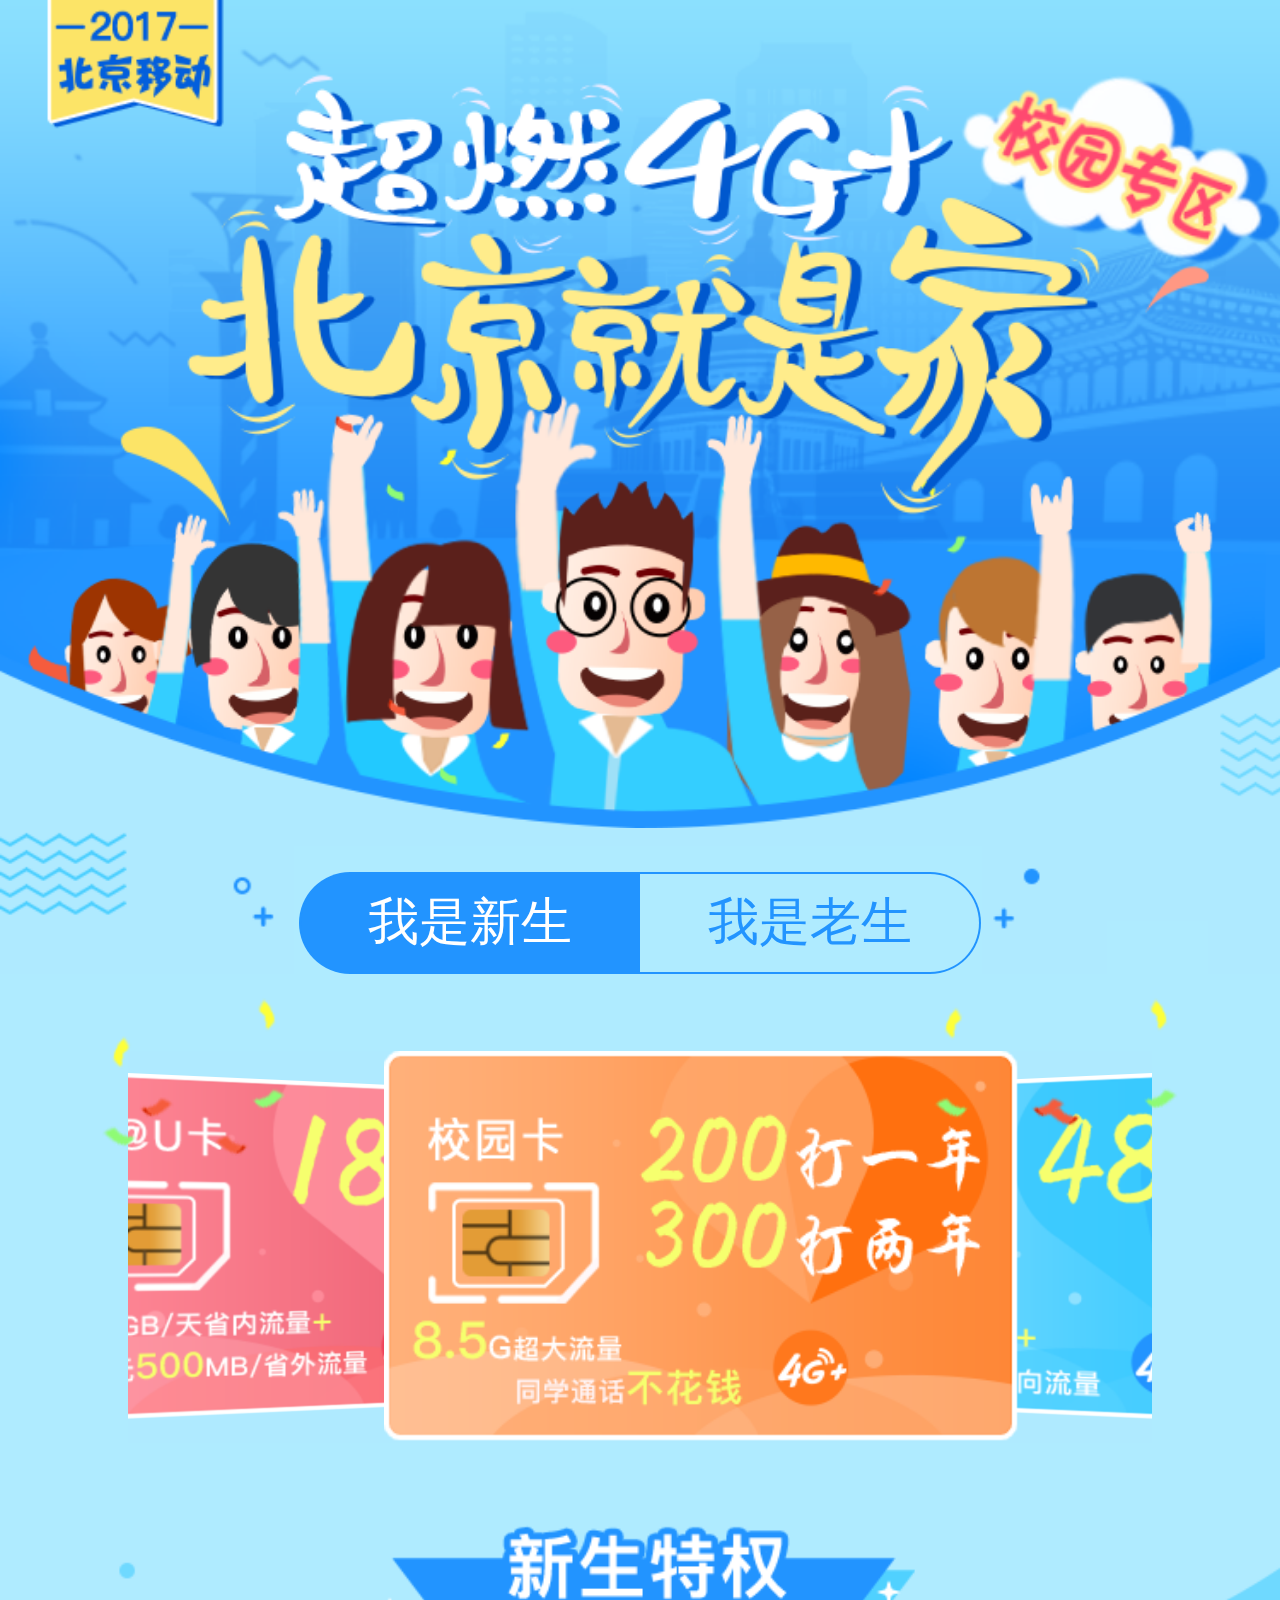
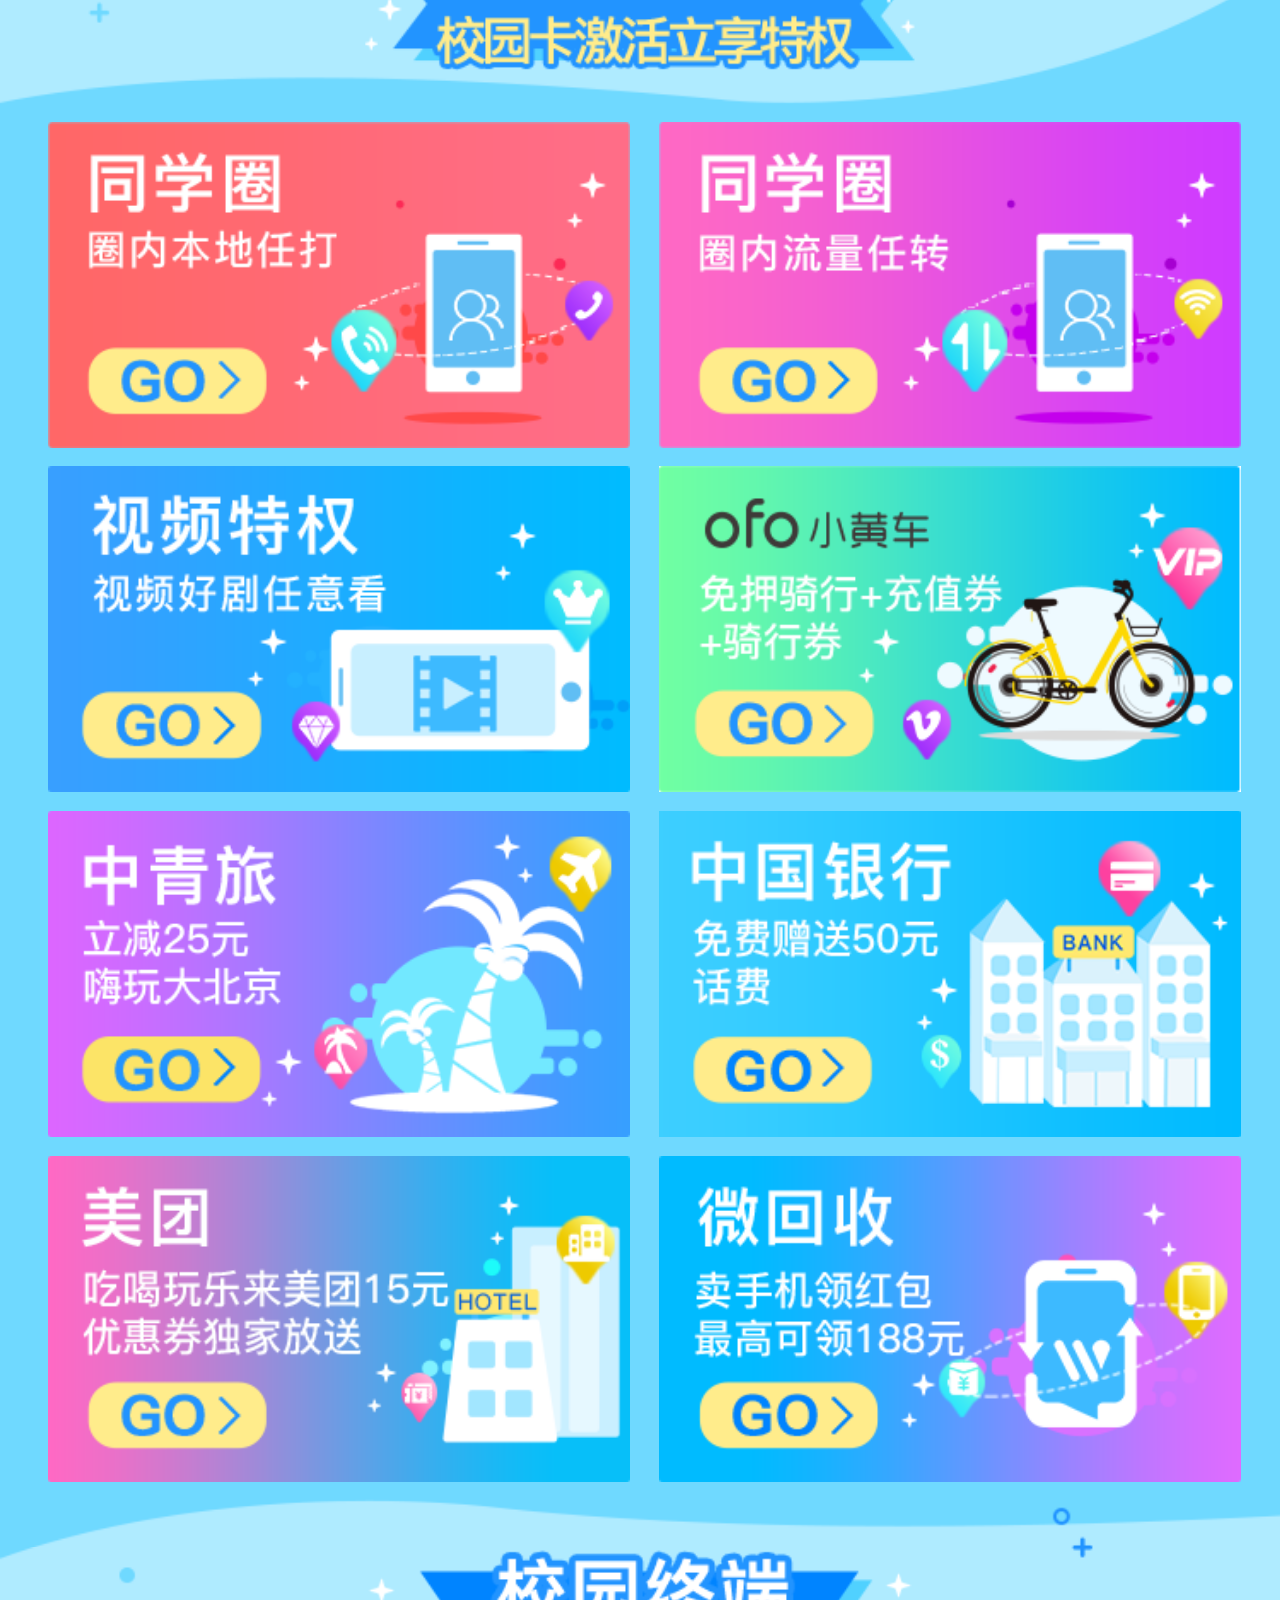
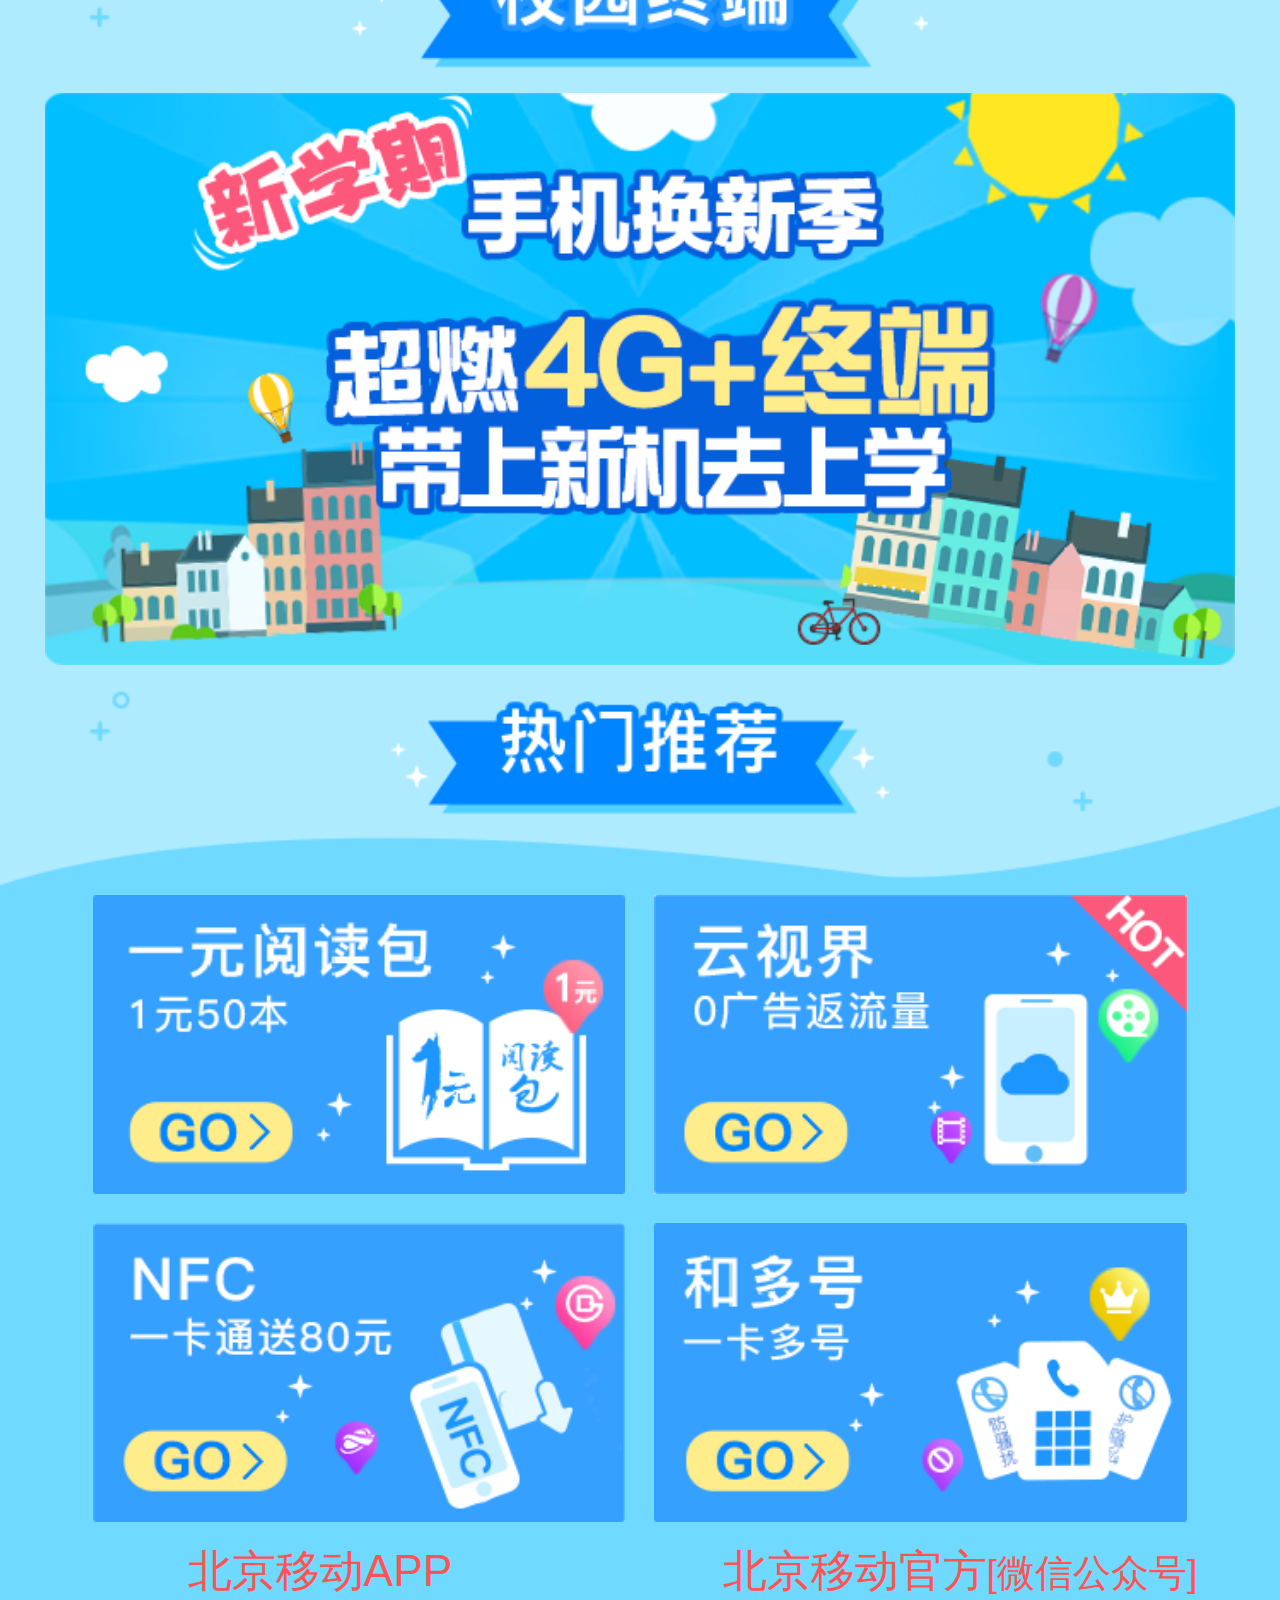
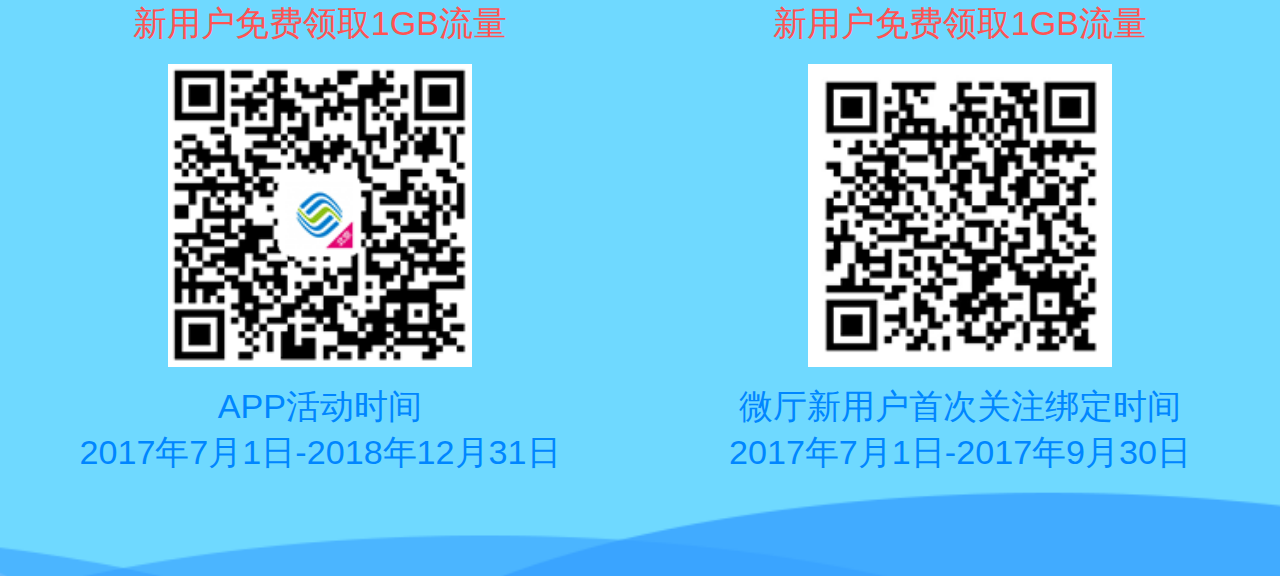
==== index.html @ 7313c2b3 "3" ====
<!DOCTYPE html>
<html lang="en">
<head>
    <meta charset="UTF-8">
    <meta name="viewport"
          content="width=device-width, user-scalable=no, initial-scale=1.0, maximum-scale=1.0, minimum-scale=1.0">
    <title>2017校园专区</title>
    <link rel="stylesheet" href="css/reset.min.css">
    <link rel="stylesheet" href="css/swiper.min.css">
    <link rel="stylesheet" href="css/style.css">
</head>
<body>
<header></header>
<section>
    <div class="tabTitle">
        <ul id="tab" class="clear">
            <li class="active">我是新生</li>
            <li>我是老生</li>
        </ul>
    </div>
    <!--新生特权-->
    <div class="xs">
        <div>
            <div class="swiper-container" >
                <div class="swiper-wrapper">
                    <div class="swiper-slide">
                        <img data-src="images//ka-1.png" class="swiper-lazy"/>
                        <div class="swiper-lazy-preloader"></div>
                    </div>
                    <div class="swiper-slide">
                        <img data-src="images//ka-3.png" class="swiper-lazy"/>
                        <div class="swiper-lazy-preloader"></div>
                    </div>
                    <div class="swiper-slide">
                        <img data-src="images//ka-2.png" class="swiper-lazy"/>
                        <div class="swiper-lazy-preloader"></div>
                    </div>
                </div>
            </div>
        </div>
        <div class="swpBg"></div>
        <div class="xstq fir">
            <div class="xstqTitle"></div>
            <div class="xstqBox">
                <ul class="clear gogogo">
                   <li></li>
                   <li></li>
                   <li></li>
                   <li></li>
                   <li></li>
                   <li></li>
                   <li></li>
                   <li></li>
                </ul>
            </div>
        </div>
        <!--手机终端-->
        <div class="sjzd">
            <div class="zdTitle"></div>
            <div class="zdBox">
                <span class="zdBtn"></span>
            </div>
        </div>
    </div>
    <!--老生特权-->
    <div class="ls">
        <div class="lsT-box">
            <span id="lsJump"></span>
        </div>
        <div class="lsB-box">
            <div class="lsB-boxTitle"></div>
            <div class="lsB-boxPic">
                <ul class="clear gogogo">
                    <li></li>
                    <li></li>
                    <li></li>
                    <li></li>
                </ul>
            </div>
        </div>
    </div>
    <div class="erweima">
        <!--热门推荐-->
        <div class="xstq">
            <div class="xstqTitle tj"></div>
            <div>
                <div class="xstqBox foo">
                    <ul class="clear">
                        <li class="tj1"></li>
                        <li class="tj2"></li>
                        <li class="tj3"></li>
                        <li class="tj4"></li>
                    </ul>
                </div>
                <ul class="clear">
                    <li>
                        <p>北京移动APP</p>
                        <p>新用户免费领取1GB流量</p>
                        <div>
                            <img src="images/erweima-1.png" alt="APP二维码">
                        </div>
                        <p>APP活动时间</p>
                        <p>2017年7月1日-2018年12月31日</p>
                    </li>
                    <li>
                        <p>北京移动官方<span>[微信公众号]</span></p>
                        <p>新用户免费领取1GB流量</p>
                        <div>
                            <img src="images/erweima-2.png" alt="微厅二维码">
                        </div>
                        <p>微厅新用户首次关注绑定时间</p>
                        <p>2017年7月1日-2017年9月30日</p>
                    </li>
                </ul>
            </div>
        </div>
    </div>
</section>
</body>
</body>
</html>
<script src="js/jquery-1.10.1.min.js"></script>
<script src="js/swiper-3.4.2.jquery.min.js"></script>
<script src="js/index.js"></script>
<script>
    var mySwiper = new Swiper ('.swiper-container', {
        direction: 'horizontal',
        loop: true,
        slidesPerView : 'auto',
        loopedSlides:3,
        pagination: '.swiper-pagination',
        slideToClickedSlide: true,
        watchSlidesProgress: true,
        watchSlidesVisibility: true,
        paginationClickable: true,
        effect: 'coverflow',
        slidesPerView: 2,
        centeredSlides: true,
        touchReleaseOnEdges: true,
        coverflow: {
            rotate: 10,
            stretch: 35,
            //depth: 200,
            modifier: 2,
            slideShadows: false
        },
        autoplayDisableOnInteraction: false,
        lazyLoading: true,
        paginationType: 'custom',
        lazyLoadingInPrevNext: true
    });
</script>
---- css/style.css ----
html,body{
    background-color: #afebff;
}
input{
    border: none;
}
header{
    width: 37.5rem;
    height: 24.25rem;
    background: url("../images/headerBg.png") center no-repeat;
    background-size: cover;
}
section .tabTitle{
    padding-top: 1.3rem;
    background: url("../images/11_02.png") center no-repeat;
    background-size: cover;
}
section .tabTitle ul{
    margin: 0 auto;
    box-sizing: border-box;
    width: 20rem;
    border-radius: 2rem;
}
section .tabTitle ul li{
    box-sizing: border-box;
    float: left;
    width: 10rem;
    height: 3rem;
    font-size: 1.5rem;
    text-align: center;
    line-height: 2.8rem;
    color: #2294ff;
    border: 2px solid #2294ff;
}
section .tabTitle ul li:first-child{
    border-right: 0;
    border-radius: 3rem 0 0 3rem;
}
section .tabTitle ul li:last-child{
    border-left: 0;
    border-radius: 0 3rem 3rem 0;
}
section .tabTitle ul li.active{
    color: #ffffff;
    background-color: #2294ff;
}
section .xs{
    position: relative;
}
section .xs>div:nth-child(1){
    margin: 0 auto;
    width: 30rem;
    background-color: #afeaff;
}
section .swiper-container{
    margin: 2.25rem auto 2.3rem;
}
section .xs .swpBg{
    position: absolute;
    left: 0;
    right: 0;
    top: -1.6rem;
    margin: auto;
    width: 31.55rem;
    height: 4.7rem;
    background: url("../images/swpBg.png") center no-repeat;
    background-size: cover;
    z-index: 999;
}
section .swiper-container .swiper-wrapper .swiper-slide img{
    width: 18.55rem;
    height: 11.4rem;
}
section .xstq.fir{
    box-sizing: border-box;
    width: 37.5rem;
    height: 47.6rem;
    background: url("../images/xsBg.png") center no-repeat;
    background-size: cover;
}
section .xstq .xstqTitle{
    margin: 0 auto;
    width: 16.1rem;
    height: 4.45rem;
    background: url("../images/xinshengtq.png") center no-repeat;
    background-size: cover;
}
section .xstq .xstqTitle.tj{
    margin-bottom: 1rem;
    width: 14.6rem;
    height: 3.4rem;
    background: url("../images/remenTitle.png") center no-repeat;
    background-size: cover;
}
section .xstq .xstqBox{
    box-sizing: border-box;
    margin: 0 auto;
    width: 34.7rem;

}
section .xstq .xstqBox ul{
    margin: 0 auto;
    padding-top: 1.4rem;
    padding-bottom: 2rem;
    width: 34.95rem;
}
section .xstq .xstqBox ul li{
    position: relative;
    float: left;
    width: 17.05rem;
    height: 9.55rem;
}
section .xstq .xstqBox ul li:nth-child(odd){
    margin-right: 0.85rem;
    margin-bottom: 0.55rem;
}
section .xstq .xstqBox ul li:nth-child(1){
    background: url("../images/xska-1_03.png") center no-repeat;
    background-size: cover;
}
section .xstq .xstqBox ul li:nth-child(2){
    background: url("../images/xs-tongxue_05.png") center no-repeat;
    background-size: cover;
}
section .xstq .xstqBox ul li:nth-child(3){
    background: url("../images/xska-2_03.png") center no-repeat;
    background-size: cover;
}
section .xstq .xstqBox ul li:nth-child(4){
    background: url("../images/xska-3_08.png") center no-repeat;
    background-size: cover;
}
section .xstq .xstqBox ul li:nth-child(5){
    background: url("../images/xs-lvyou_03.png") center no-repeat;
    background-size: cover;
}
section .xstq .xstqBox ul li:nth-child(6){
    background: url("../images/xs-yinhang.png") center no-repeat;
    background-size: cover;
}
section .xstq .xstqBox ul li:nth-child(7){
    background: url("../images/xs-meituan_03.png") center no-repeat;
    background-size: cover;
}
section .xstq .xstqBox ul li:nth-child(8){
    background: url("../images/xs-huishou.png") center no-repeat;
    background-size: cover;
}
section .xstq .xstqBox ul li.tj1{
    margin-right: 0.85rem;
    margin-bottom: 0.85rem;
    background: url("../images/f-ico-1.png") center no-repeat;
    background-size: cover;
}
section .xstq .xstqBox ul li.tj2{
    margin-bottom: 0.85rem;
    background: url("../images/f-ico-2.png") center no-repeat;
    background-size: cover;
}
section .xstq .xstqBox ul li.tj3{
    margin-right: 0.85rem;
    background: url("../images/f-ico-3.png") center no-repeat;
    background-size: cover;
}
section .xstq .xstqBox ul li.tj4{
    background: url("../images/f-ico-4.png") center no-repeat;
    background-size: cover;
}
section .xstq .xstqBox ul li span{
    position: absolute;
    left: 1rem;
    bottom: 0.85rem;
    display: block;
    width: 4.45rem;
    height: 1.65rem;
    background: url("../images/GO.png") center no-repeat;
    background-size: cover;
}
section .sjzd{
    width: 37.5rem;
    height: 21rem;
    background: url("../images/zhongduanBg_05.png") center no-repeat;
    background-size: cover;
}
section .sjzd .zdTitle{
    margin: 0 auto;
    width: 16.85rem;
    height: 3.55rem;
    background: url("../images/shoujizd.png") center no-repeat;
    background-size: cover;
}
section .sjzd .zdBox{
    box-sizing: border-box;
    margin: 0 auto;
    padding-top: .75rem;
    width: 34.85rem;
}
section .sjzd .zdBox span{
    display: block;
    margin: 0 auto;
    width: 34.85rem;
    height: 16.75rem;
    background: url("../images/sjzdPic.png") center no-repeat;
    background-size: cover;
}
section .more .moreTitle{
    margin: 2.5rem auto 0;
    width: 14.6rem;
    height: 3.45rem;
    background: url("../images/more.png") center no-repeat;
    background-size: cover;
}
section .more .more-ico ul{
    box-sizing: border-box;
    margin: 2.1rem auto;
    width: 35.1rem;
    height: 16.35rem;
    border-radius: 1rem;
    border: 1.2rem solid #4a97ff;
    box-shadow: 10px 10px 10px #003dac;
}
section .more .more-ico ul li{
    float: left;
    padding-bottom: 4rem;
    width: 25%;
    font-size: 1.5rem;
    color: #ffffff;
    text-align: center;
}
section .more .more-ico ul li span:nth-child(1){
    margin: 2.5rem auto 1rem;
    display: block;
    width: 4.85rem;
    height: 5.65rem;
}
section .more .more-ico ul li:nth-child(1) span:nth-child(1){
    background: url("../images/f-ico-1.png") center no-repeat;
    background-size: cover;
}
section .more .more-ico ul li:nth-child(2) span:nth-child(1){
    position: relative;
    background: url("../images/f-ico-2.png") center no-repeat;
    background-size: cover;
}
section .more .more-ico ul li i{
    display: block;
}
section .more .more-ico ul li:nth-child(2) div{
    position: absolute;
    top: -1.2rem;
    left: 3.2rem;
    width: 2.6rem;
    height: 1.45rem;
    background: url("../images/hot.png") center no-repeat;
    background-size: cover;
}
section .more .more-ico ul li:nth-child(3) span:nth-child(1){
    background: url("../images/f-ico-3.png") center no-repeat;
    background-size: cover;
}
section .more .more-ico ul li:nth-child(3) span:nth-child(2){
    line-height: 1.75rem;
}
section .more .more-ico ul li:nth-child(4) span:nth-child(1){
    background: url("../images/f-ico-4.png") center no-repeat;
    background-size: cover;
}
section .more .more-ico ul li span{
    display: block;
}
section .more .more-ico ul li i{
    font-style: normal;
    font-size: 1rem;
}
section .ls{
    display: none;
}
section .ls .lsB-box{
    width: 37.5rem;
    height: 27.2rem;
    background: url("../images/laoshengBox_02.png") center no-repeat;
    background-size: cover;
}
section .ls .lsT-box{
    box-sizing: border-box;
    margin: 0 auto;
    padding-top: 1.2rem;
    width: 34.7rem;
}
section .ls .lsT-box span{
    display: block;
    margin: 0 auto;
    width: 33.1rem;
    height: 16.75rem;
    background: url("../images/ls-T-pic.png") center no-repeat;
    background-size: cover;
}
section .ls .lsB-box .lsB-boxTitle{
    margin: 1.65rem auto 0.75rem;
    width: 14.6rem;
    height: 3.65rem;
    background: url("../images/laoshengtq.png") center no-repeat;
    background-size: cover;
}
section .ls .lsB-box .lsB-boxPic{
    box-sizing: border-box;
    padding-top: 1rem;
    margin: 0 auto;
    width: 34.95rem;
}
section .ls .lsB-box .lsB-boxPic ul li{
    position: relative;
    float: left;
    width: 17.05rem;
    height: 9.55rem;
}
section .ls .lsB-box .lsB-boxPic ul li:nth-child(1){
    margin-right: 0.85rem;
    margin-bottom: 0.65rem;
    background: url("../images/lska-1.png") center no-repeat;
    background-size: cover;
}
section .ls .lsB-box .lsB-boxPic ul li:nth-child(2){
    background: url("../images/xska-2_03.png") center no-repeat;
    background-size: cover;
}
section .ls .lsB-box .lsB-boxPic ul li:nth-child(3){
    margin-right: 0.85rem;
    background: url("../images/xs-meituan_03.png") center no-repeat;
    background-size: cover;
}
section .ls .lsB-box .lsB-boxPic ul li:nth-child(4){
    background: url("../images/xs-huishou.png") center no-repeat;
    background-size: cover;
}
section .ls .lsB-box .lsB-boxPic ul li span{
    position: absolute;
    display: block;
    left: 1rem;
    bottom: 0.85rem;
    display: block;
    width: 4.45rem;
    height: 1.65rem;
    background: url("../images/GO.png") center no-repeat;
    background-size: cover;
}
section .xstq .xstqBox.foo ul{
    padding-bottom: 0;
    width: 32.05rem;
}
section .xstq .xstqBox.foo ul li{
    width: 15.6rem;
    height: 8.75rem;
}
section .erweima{
    box-sizing: border-box;
    width: 37.5rem;
    height: 44.3rem;
    background: url("../images/footerBg.png") center no-repeat;
    background-size: cover;
    padding-top: 1rem;
}
section .erweima ul li{
    float: left;
    width: 18.75rem;
    text-align: center;
}
section .erweima ul li div{
    margin: .5rem auto .5rem;
    width: 8.9rem;
    height: 8.9rem;
}
section .erweima ul li div img{
    width: 8.9rem;
    height: 8.9rem;
}
section .erweima ul li p{
    font-size: 1rem;
    color: #0086ff;
}
section .erweima ul li p:nth-child(1){
    font-size: 1.3rem;
    color: #ff5353;
}
section .erweima ul li p:nth-child(1) span{
    font-size: 1.1rem;
}
section .erweima ul li p:nth-child(2){
    font-size: 1rem;
    color: #ff5353;
}
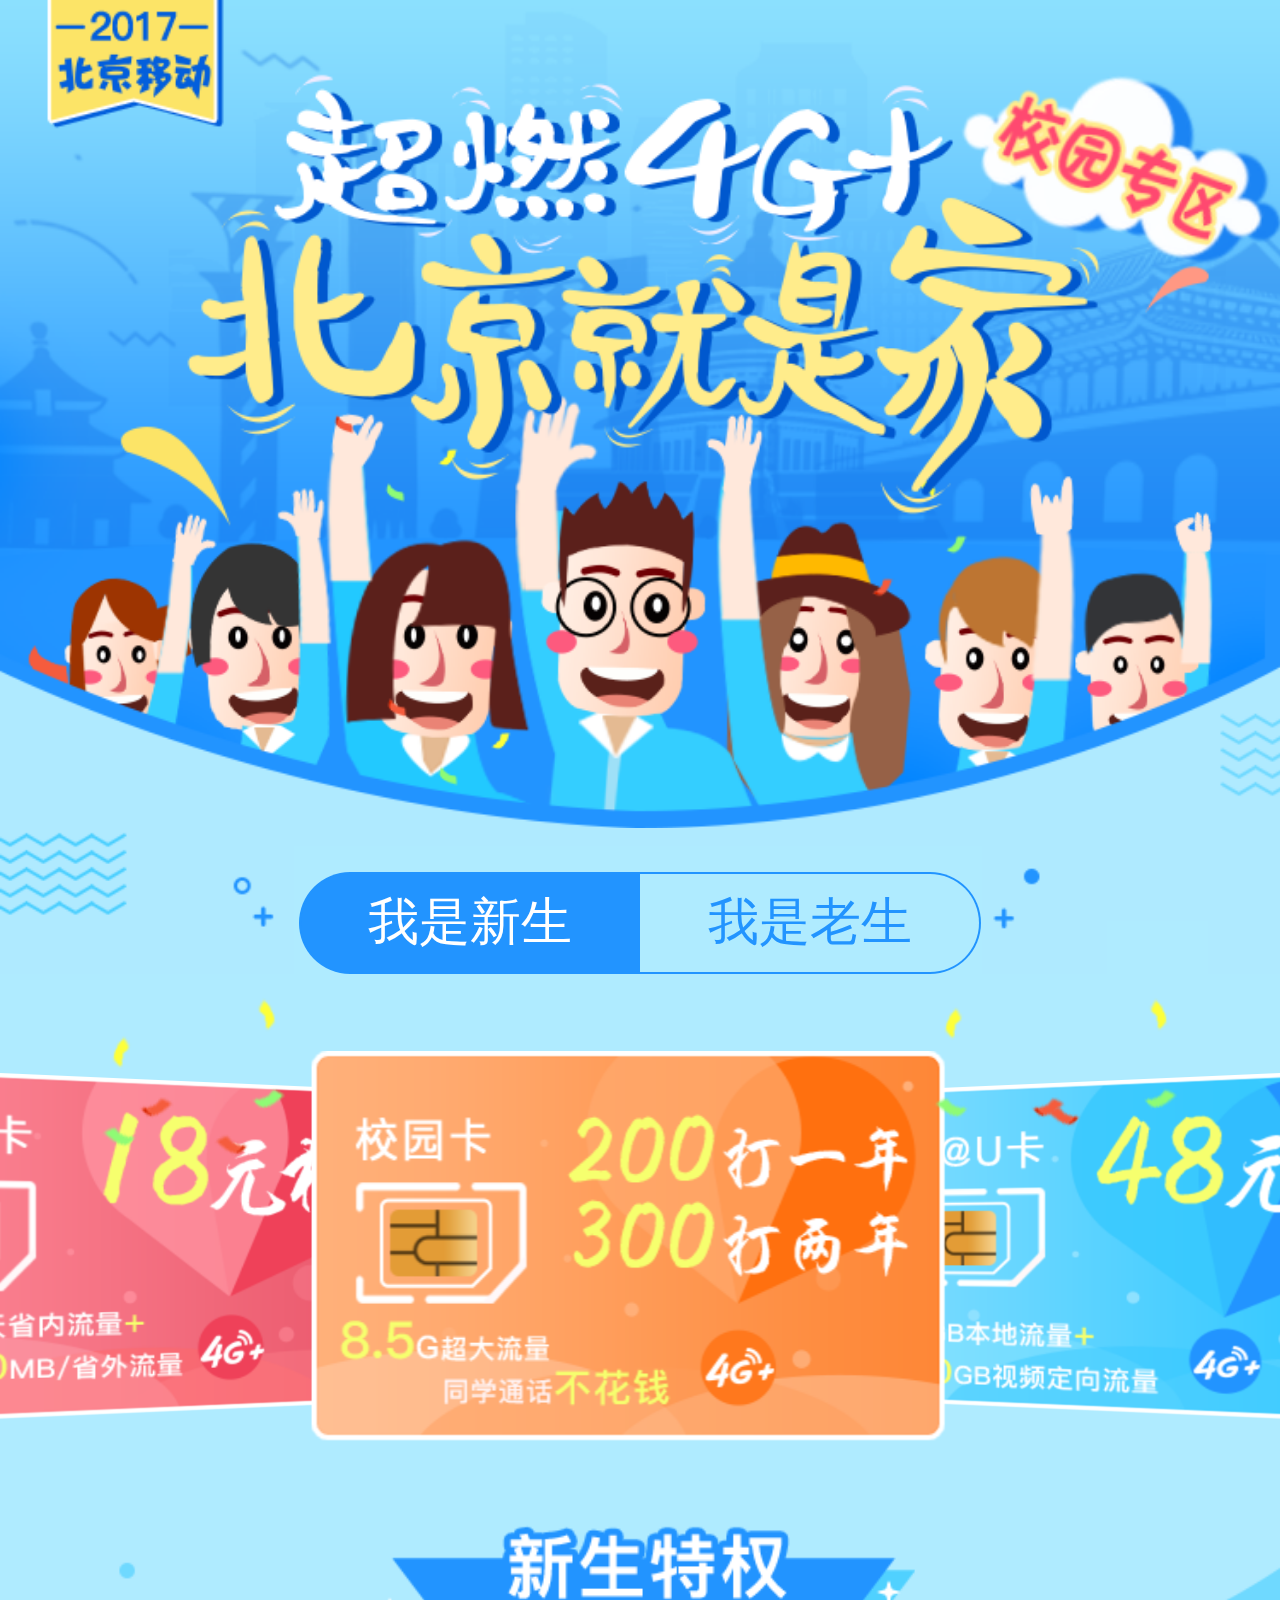
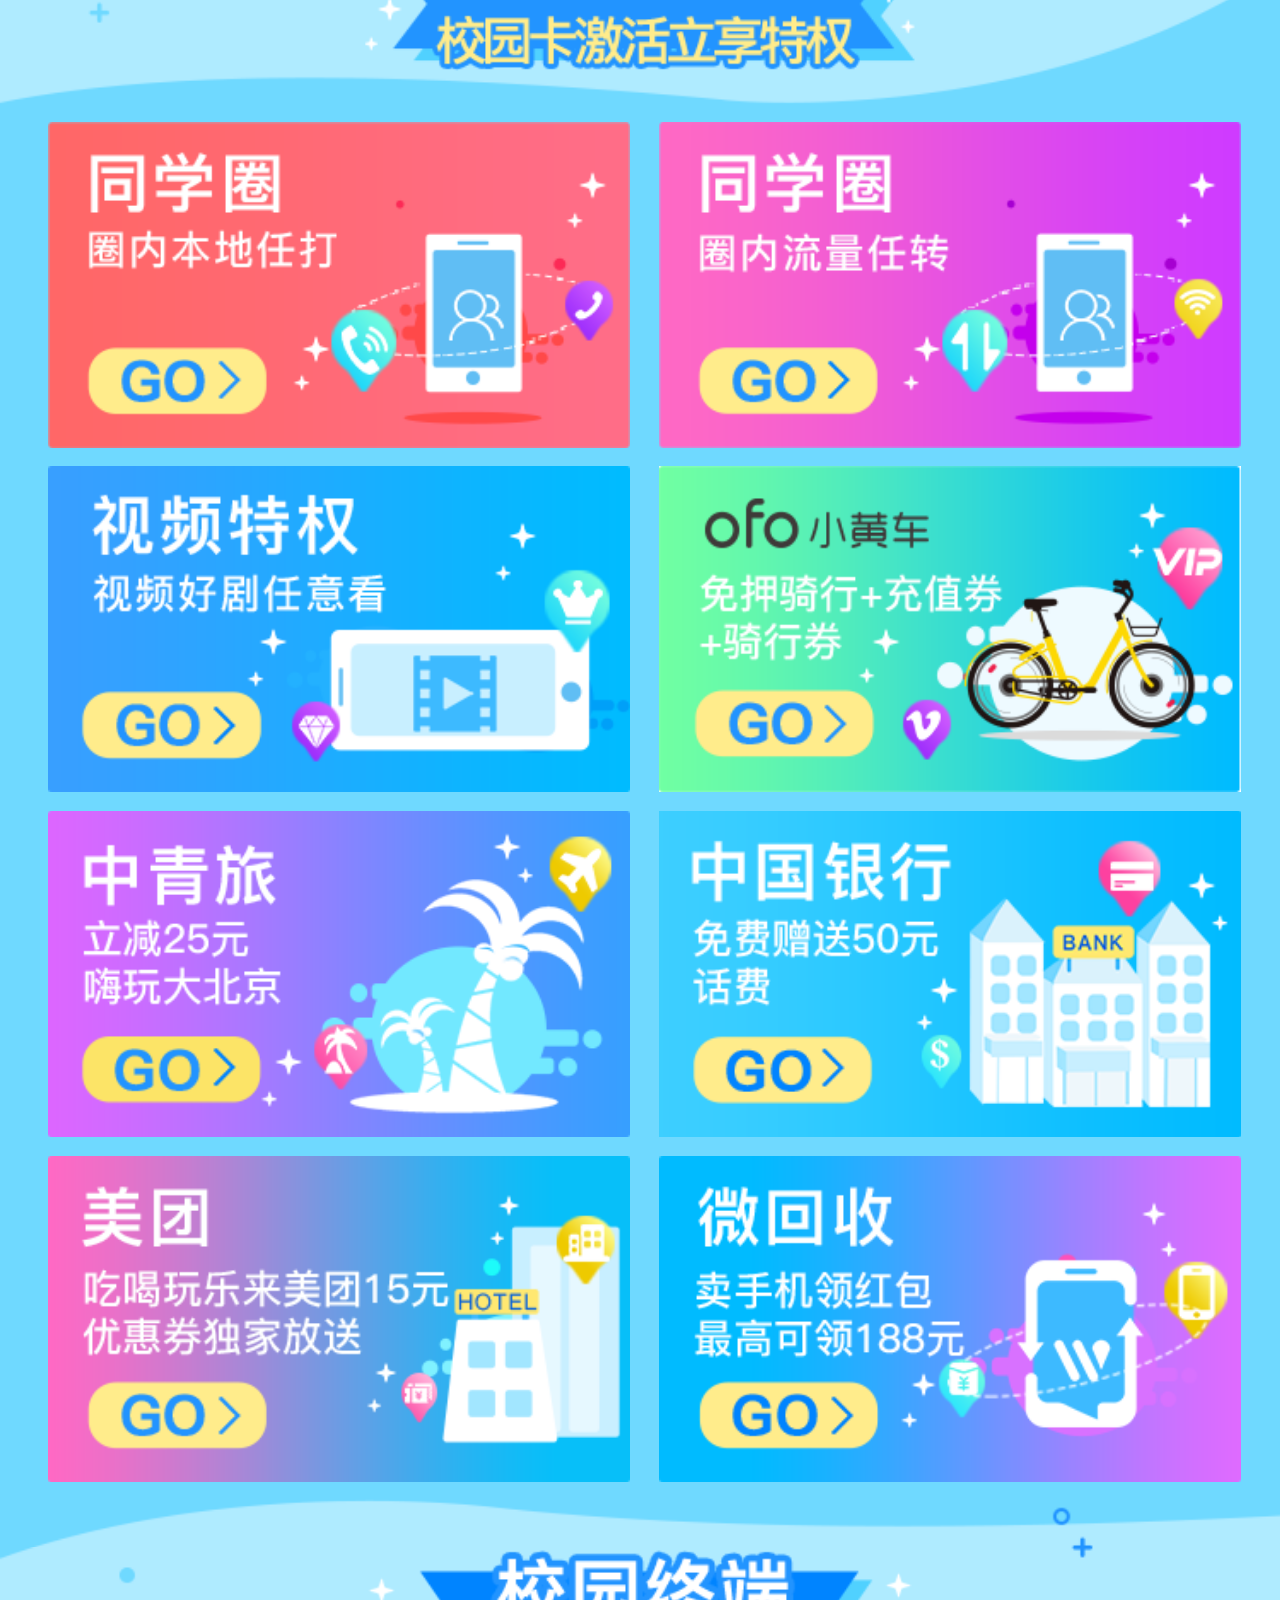
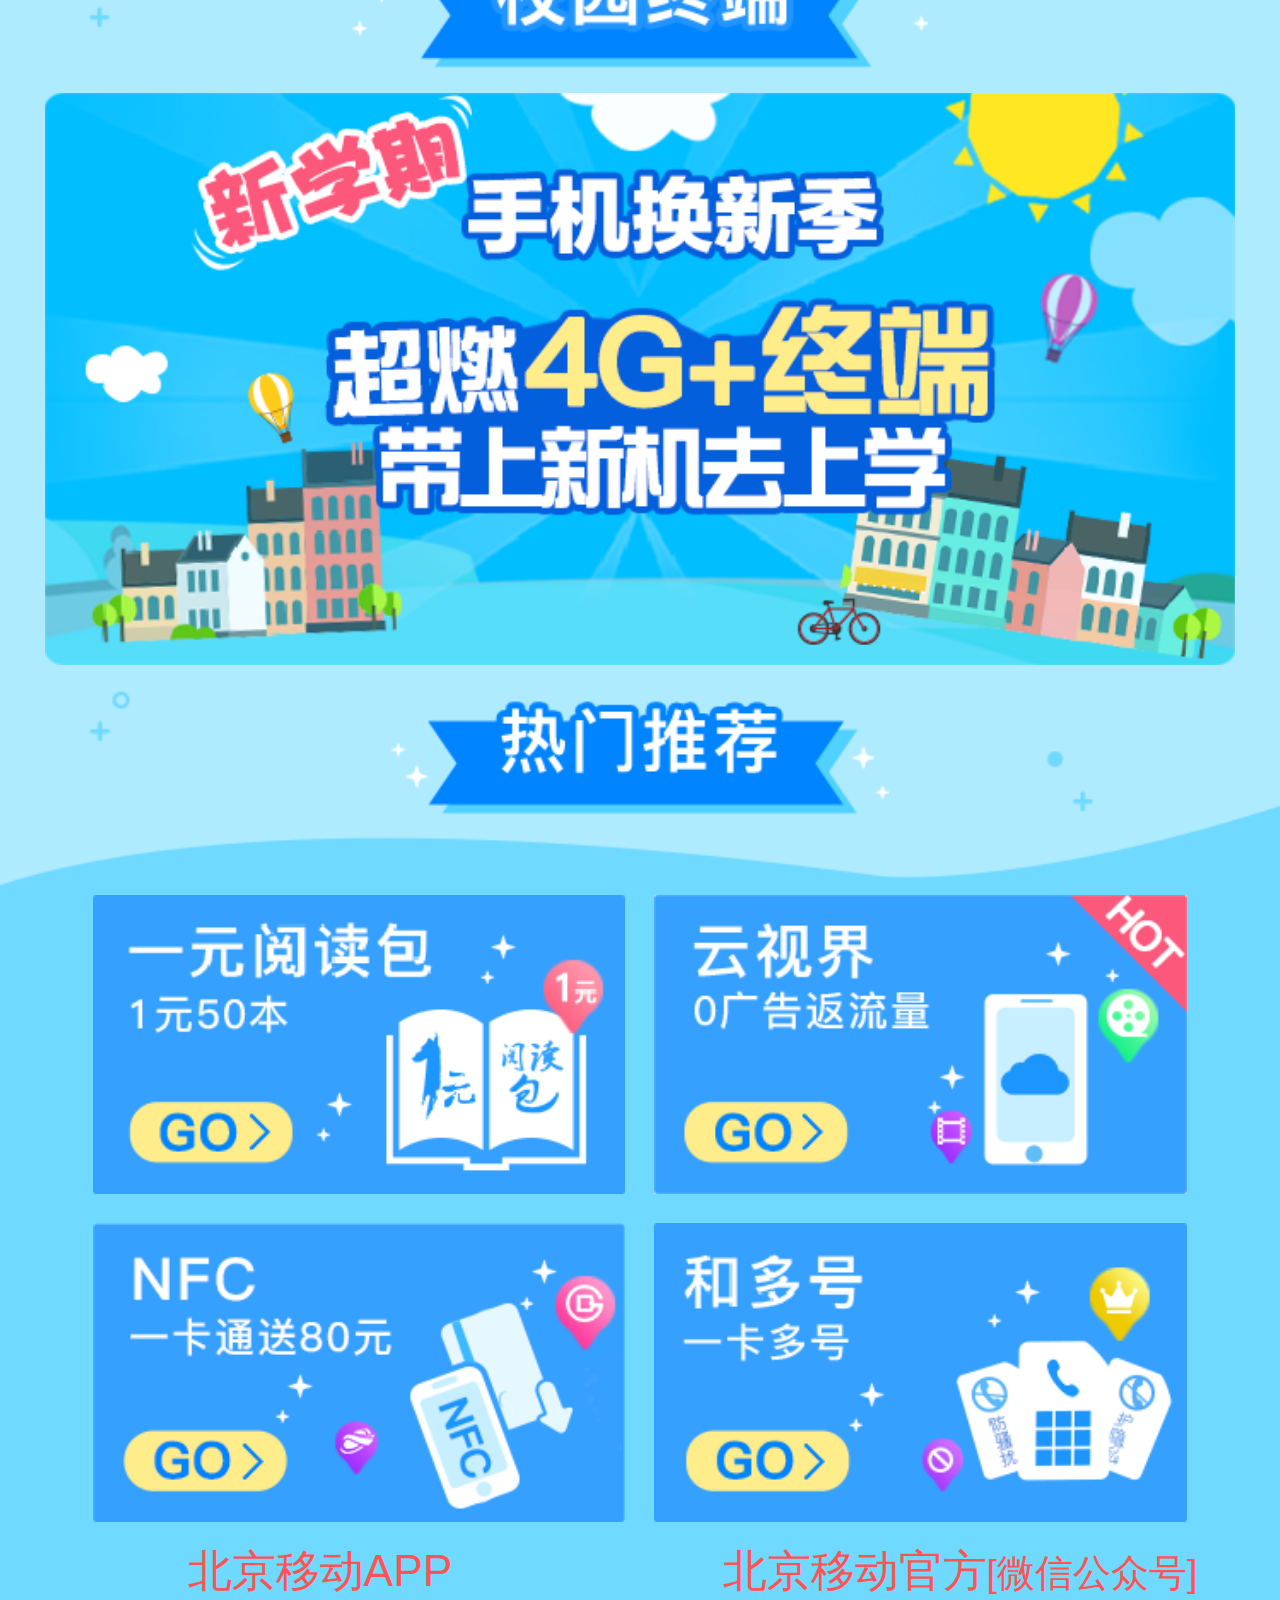
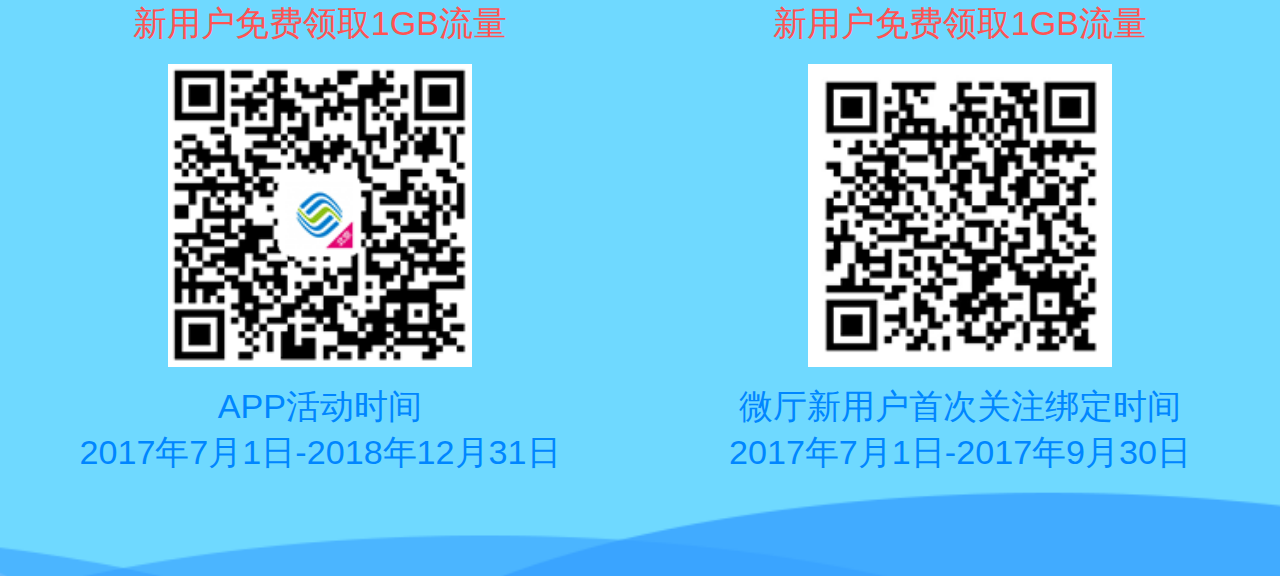
==== commit b6fa2558: "5" ====
--- a/index.html
+++ b/index.html
@@ -20,21 +20,19 @@
     </div>
     <!--新生特权-->
     <div class="xs">
-        <div>
-            <div class="swiper-container" >
-                <div class="swiper-wrapper">
-                    <div class="swiper-slide">
-                        <img data-src="images//ka-1.png" class="swiper-lazy"/>
-                        <div class="swiper-lazy-preloader"></div>
-                    </div>
-                    <div class="swiper-slide">
-                        <img data-src="images//ka-3.png" class="swiper-lazy"/>
-                        <div class="swiper-lazy-preloader"></div>
-                    </div>
-                    <div class="swiper-slide">
-                        <img data-src="images//ka-2.png" class="swiper-lazy"/>
-                        <div class="swiper-lazy-preloader"></div>
-                    </div>
+        <div class="swiper-container" >
+            <div class="swiper-wrapper">
+                <div class="swiper-slide">
+                    <img data-src="images//ka-1.png" class="swiper-lazy"/>
+                    <div class="swiper-lazy-preloader"></div>
+                </div>
+                <div class="swiper-slide">
+                    <img data-src="images//ka-3.png" class="swiper-lazy"/>
+                    <div class="swiper-lazy-preloader"></div>
+                </div>
+                <div class="swiper-slide">
+                    <img data-src="images//ka-2.png" class="swiper-lazy"/>
+                    <div class="swiper-lazy-preloader"></div>
                 </div>
             </div>
         </div>
@@ -134,7 +132,7 @@
         watchSlidesVisibility: true,
         paginationClickable: true,
         effect: 'coverflow',
-        slidesPerView: 2,
+        slidesPerView: 1.95,
         centeredSlides: true,
         touchReleaseOnEdges: true,
         coverflow: {
--- a/css/style.css
+++ b/css/style.css
@@ -46,11 +46,6 @@
 }
 section .xs{
     position: relative;
-}
-section .xs>div:nth-child(1){
-    margin: 0 auto;
-    width: 30rem;
-    background-color: #afeaff;
 }
 section .swiper-container{
     margin: 2.25rem auto 2.3rem;
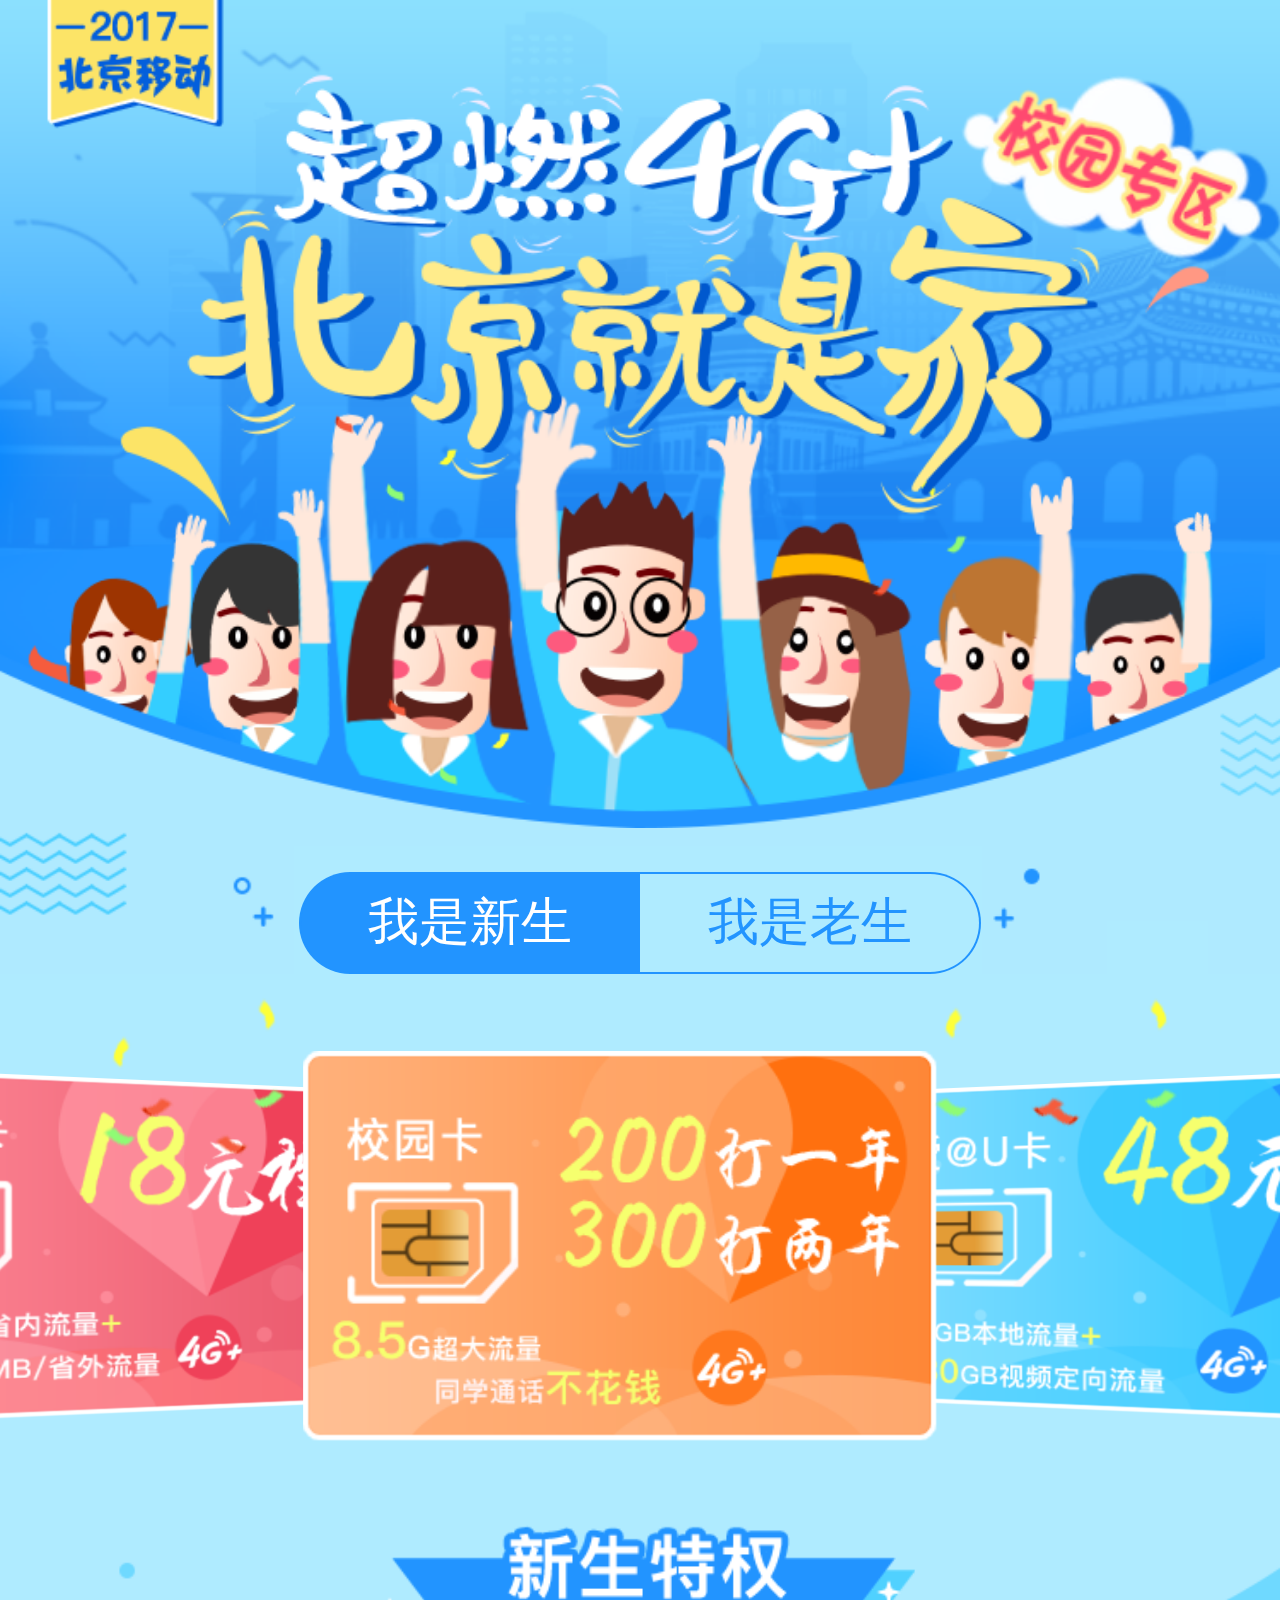
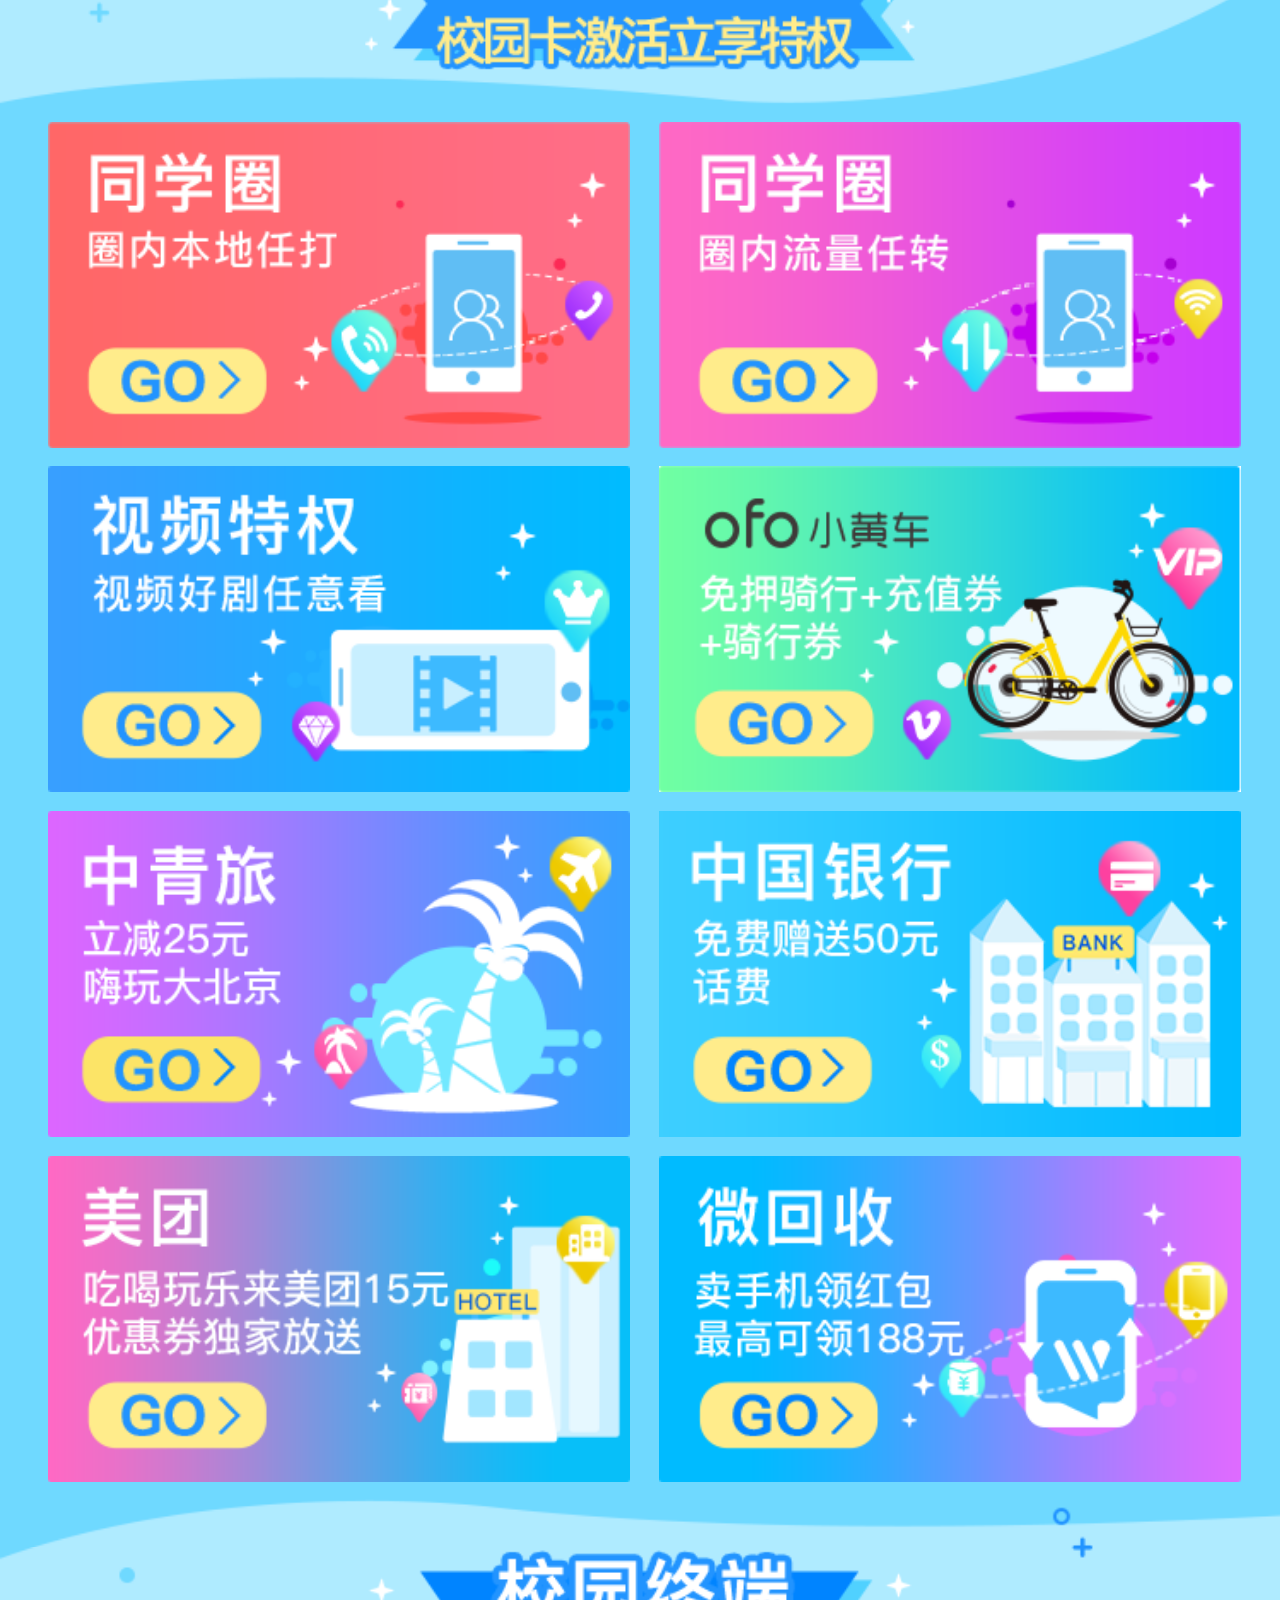
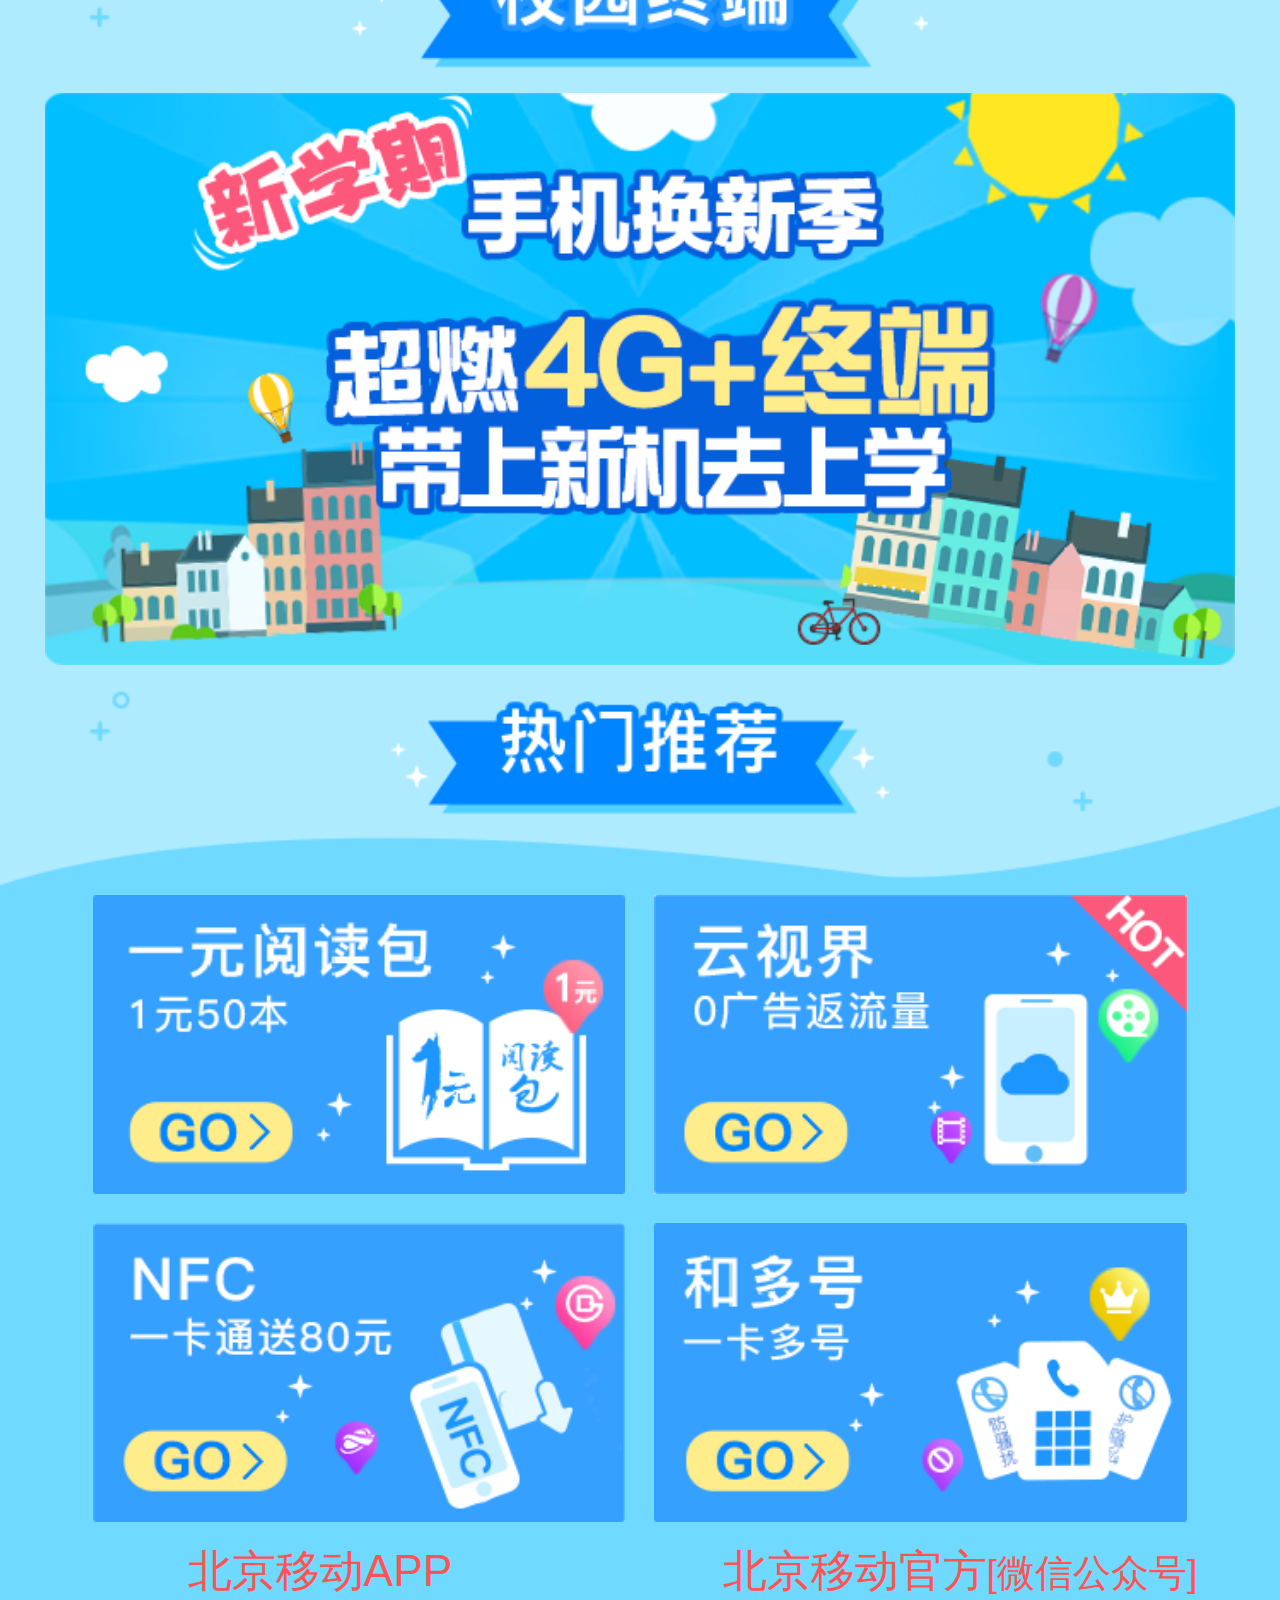
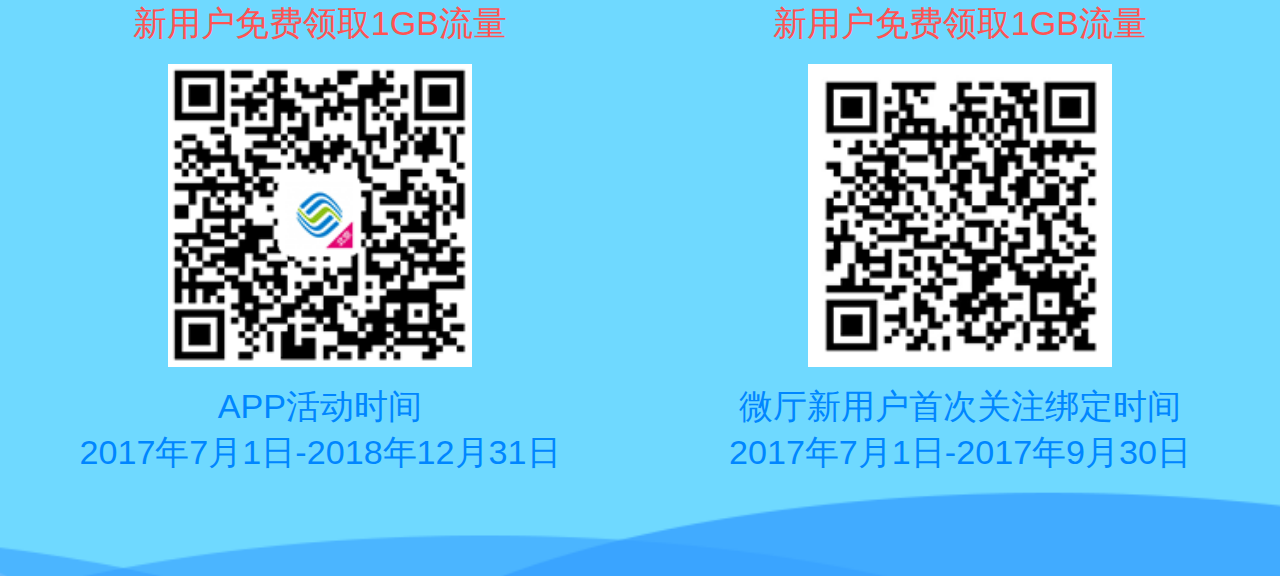
==== commit d573e245: "7" ====
--- a/index.html
+++ b/index.html
@@ -132,7 +132,7 @@
         watchSlidesVisibility: true,
         paginationClickable: true,
         effect: 'coverflow',
-        slidesPerView: 1.95,
+        slidesPerView: 1.9,
         centeredSlides: true,
         touchReleaseOnEdges: true,
         coverflow: {
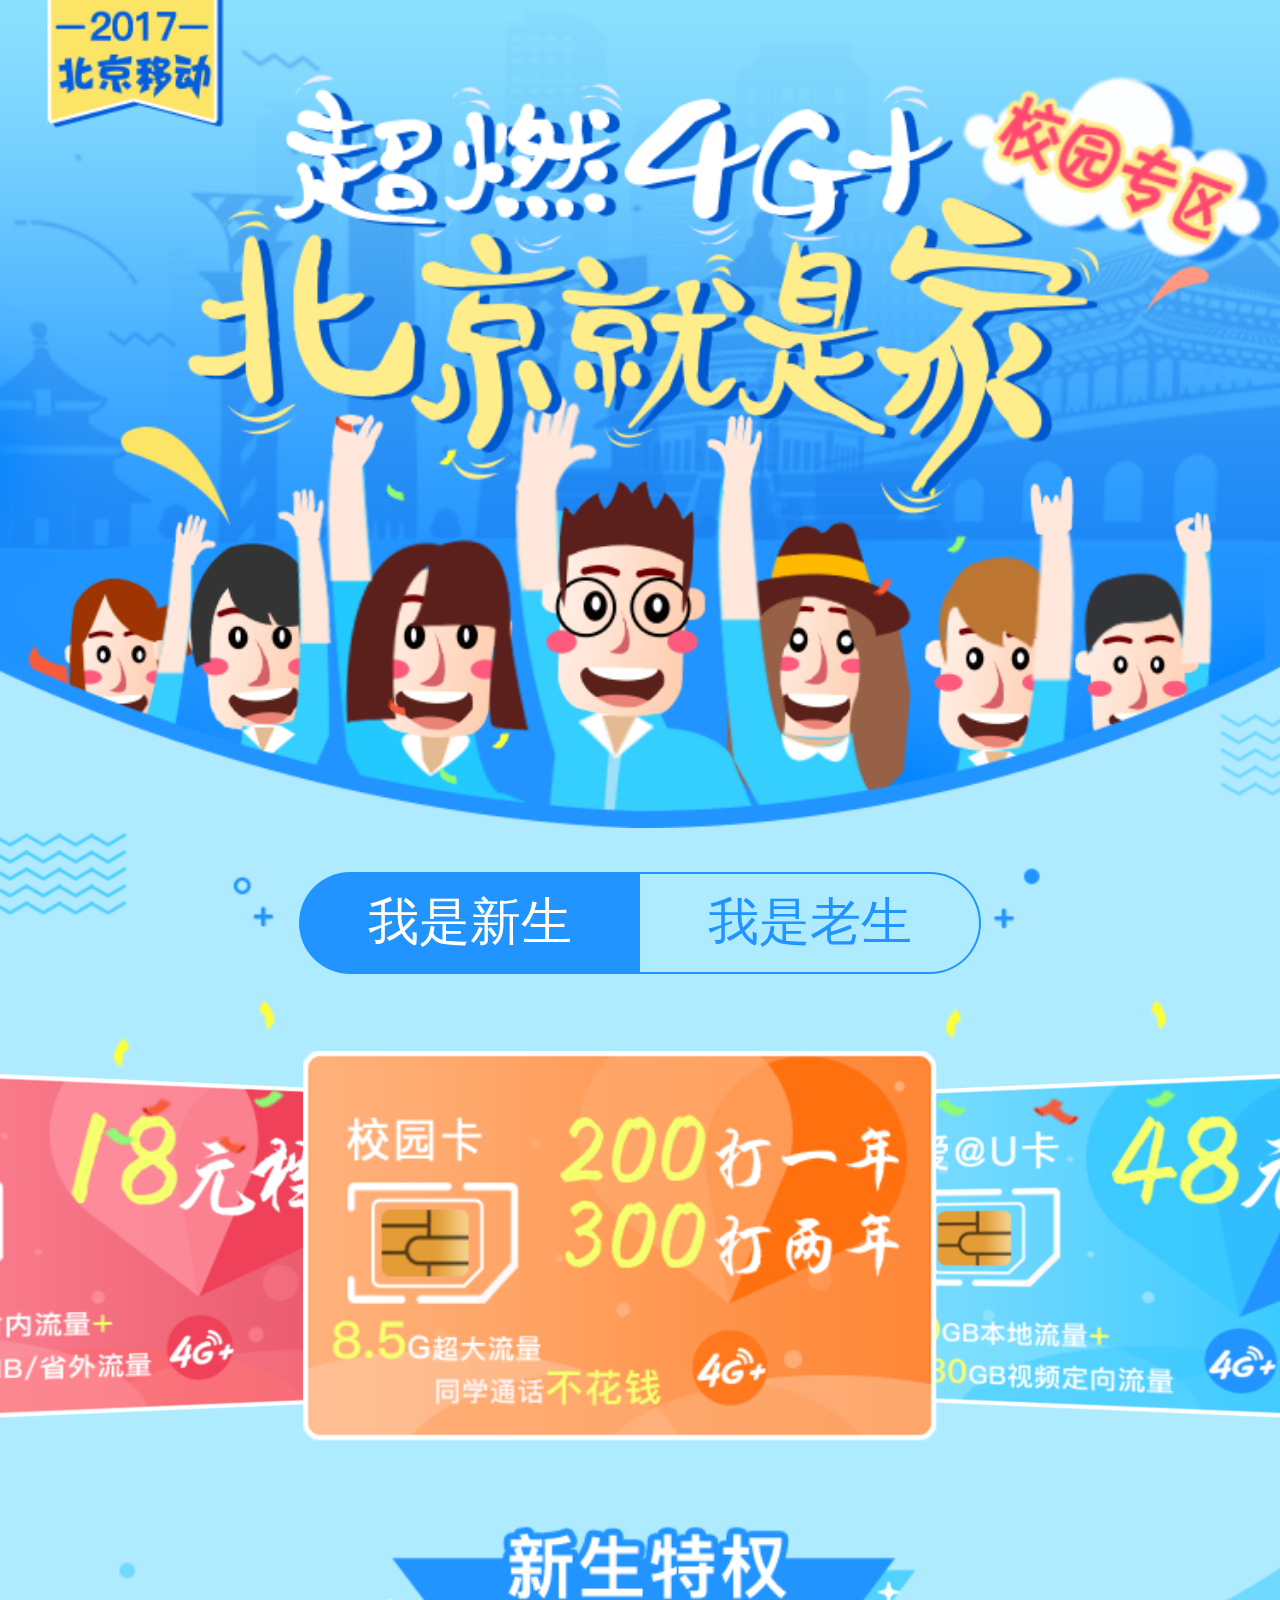
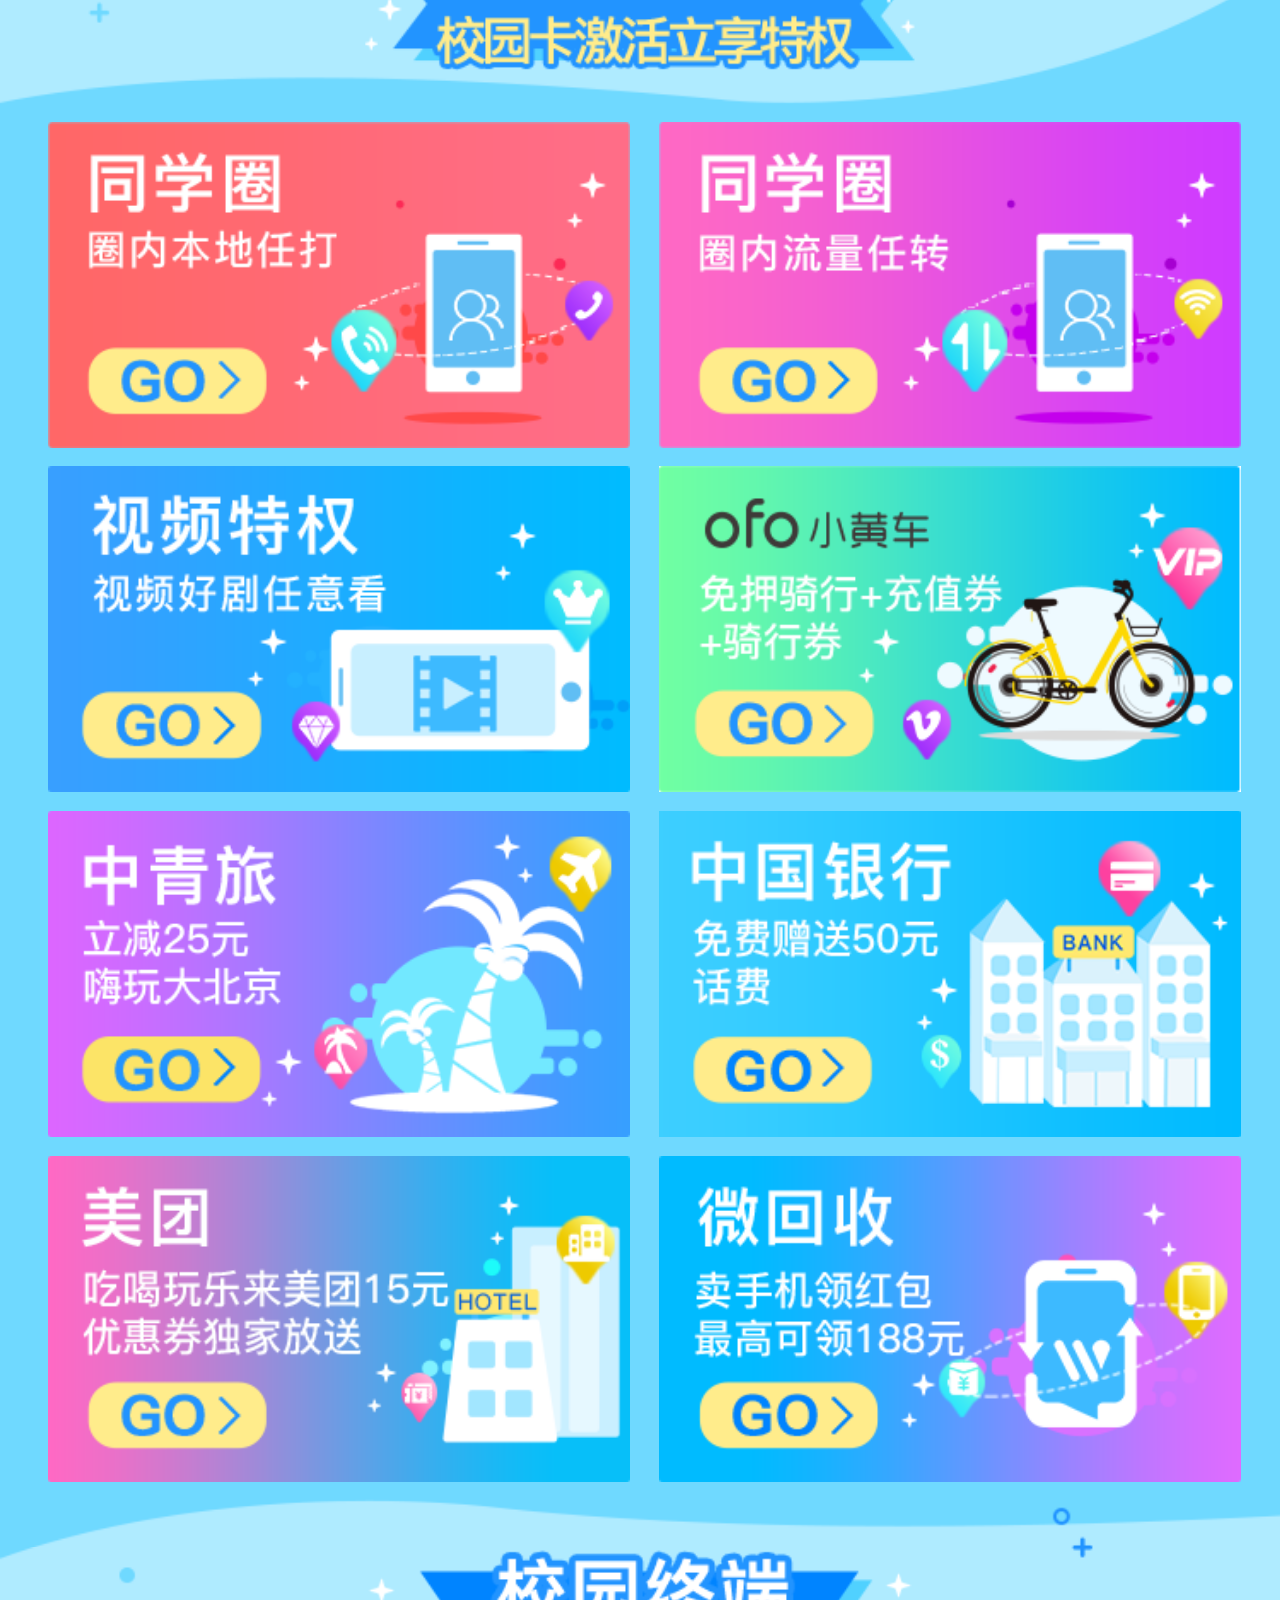
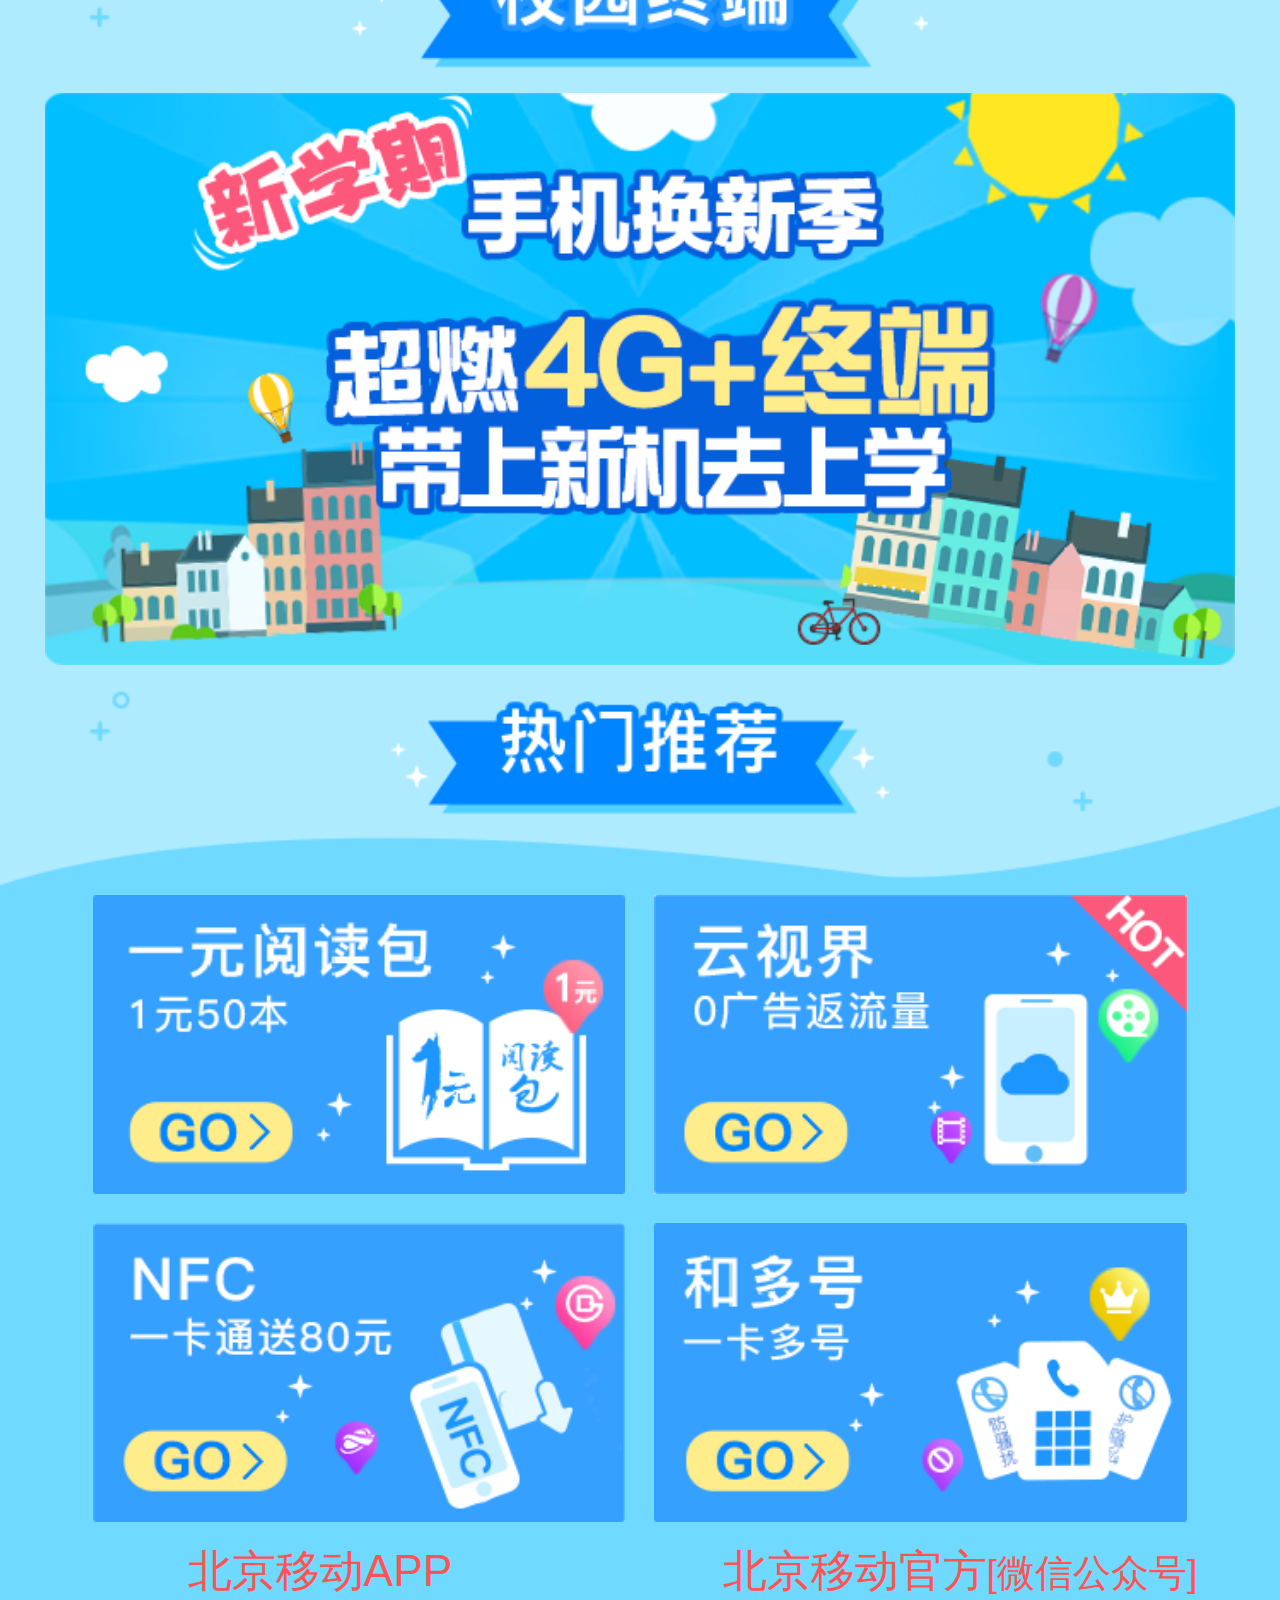
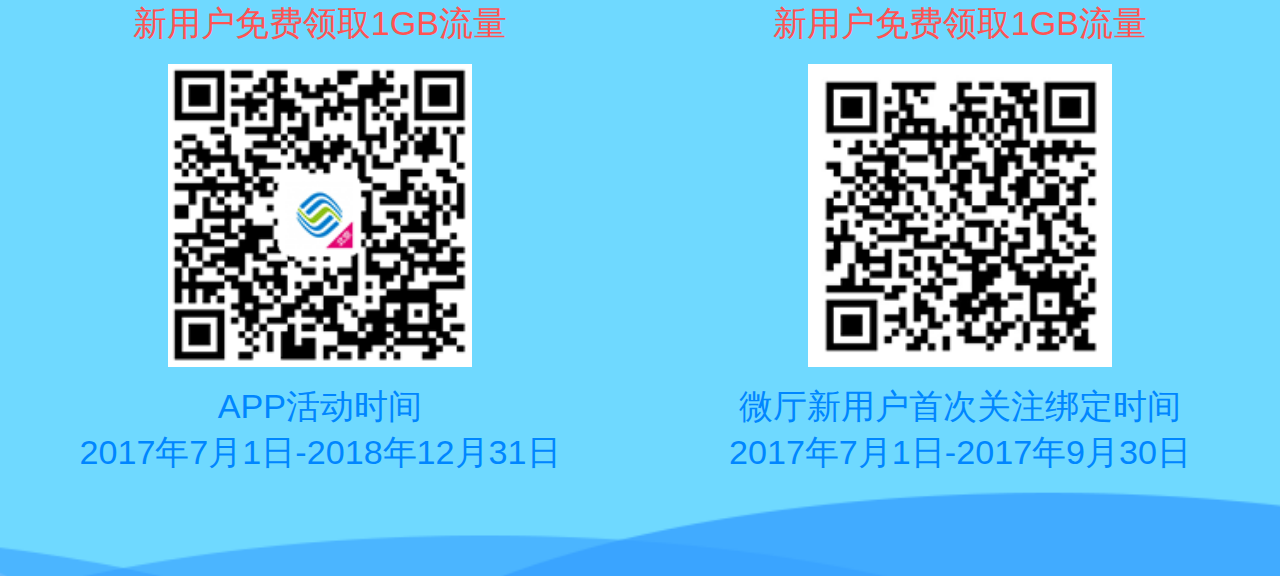
==== commit 3051a589: "8" ====
--- a/index.html
+++ b/index.html
@@ -137,7 +137,7 @@
         touchReleaseOnEdges: true,
         coverflow: {
             rotate: 10,
-            stretch: 35,
+            stretch: 30,
             //depth: 200,
             modifier: 2,
             slideShadows: false
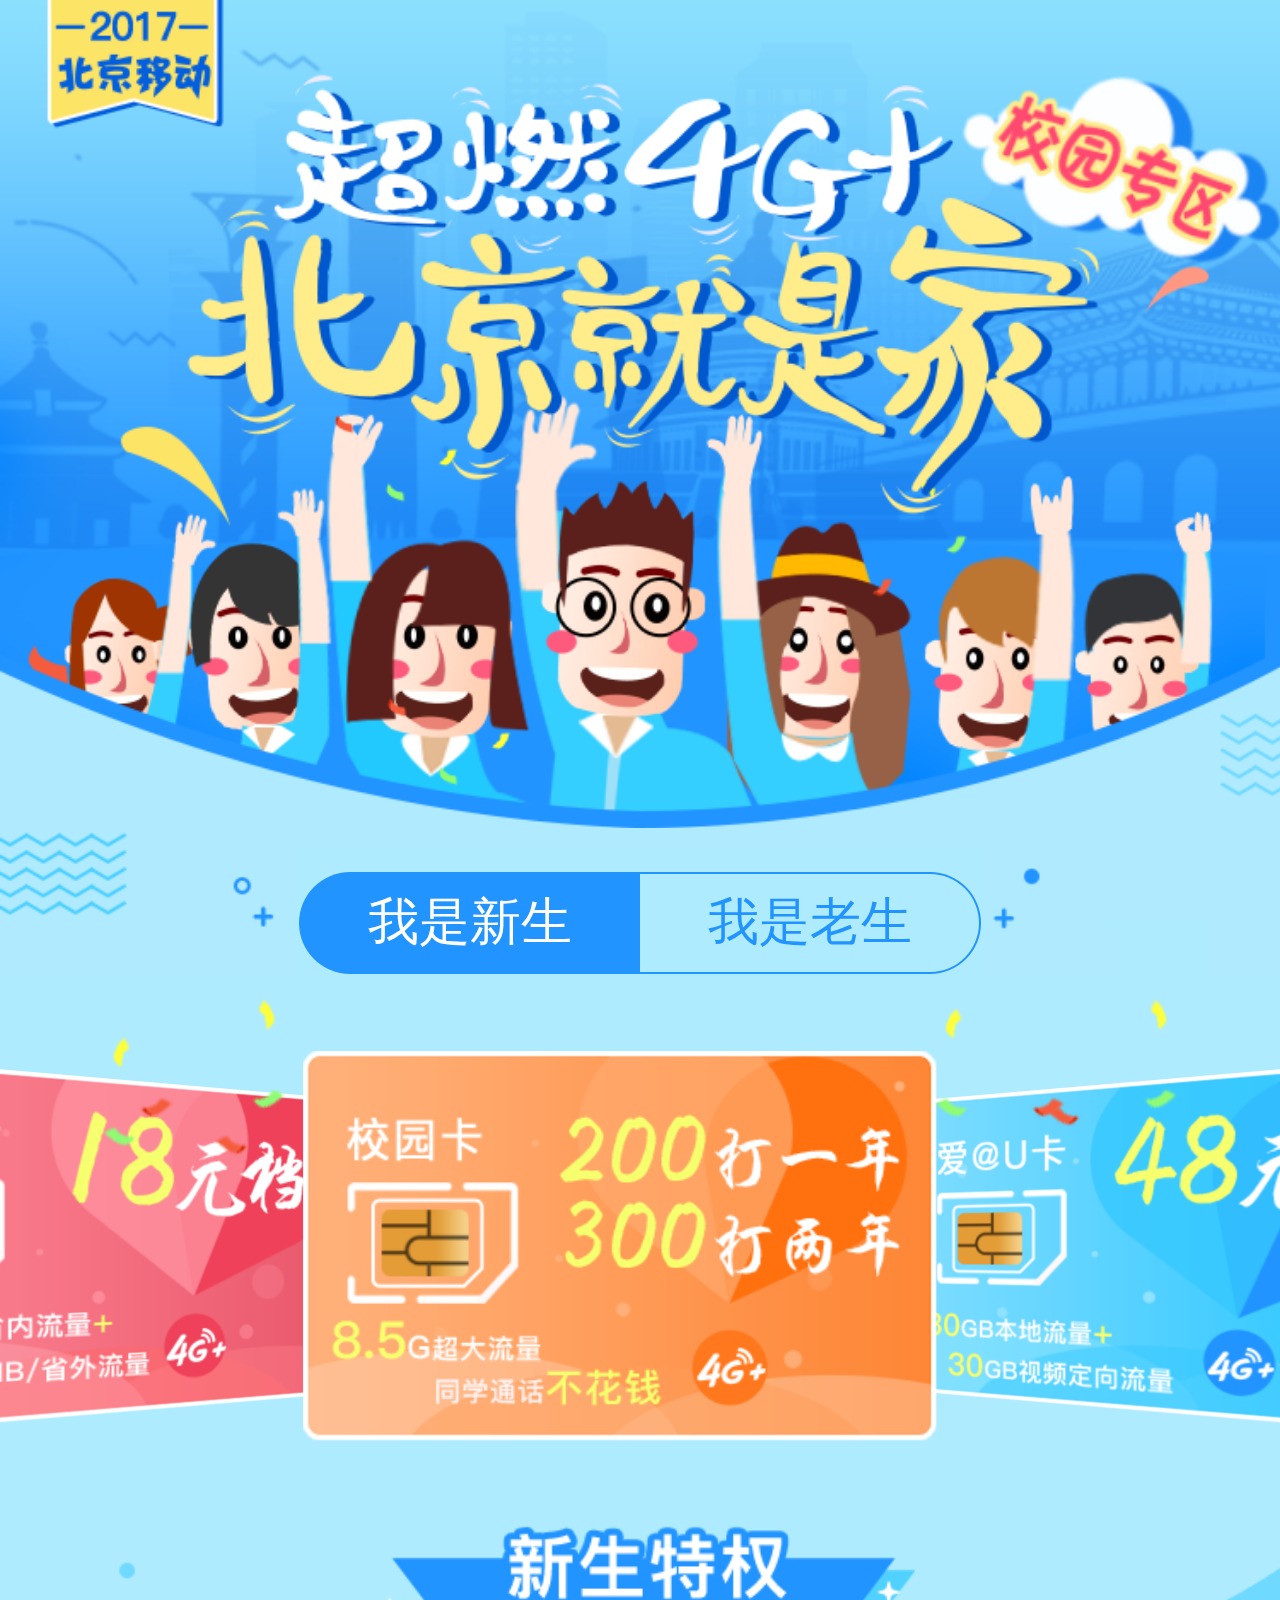
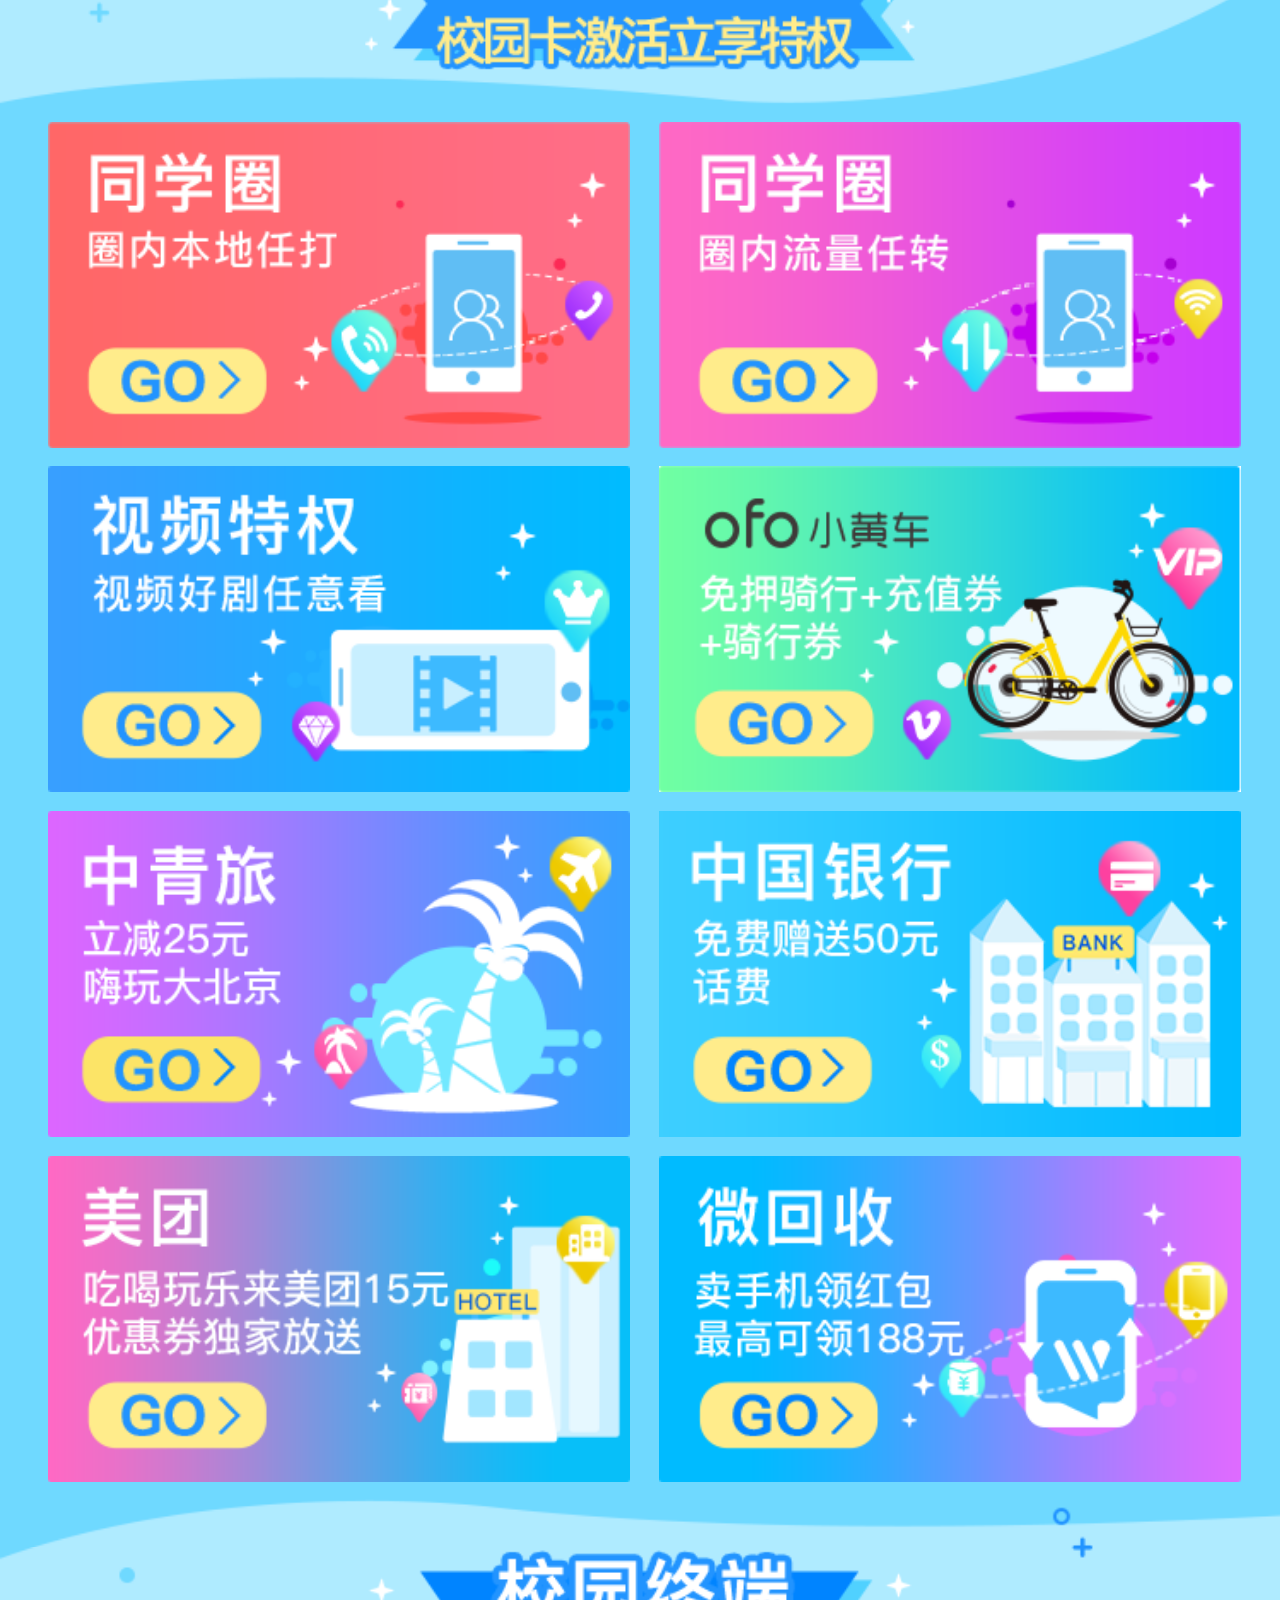
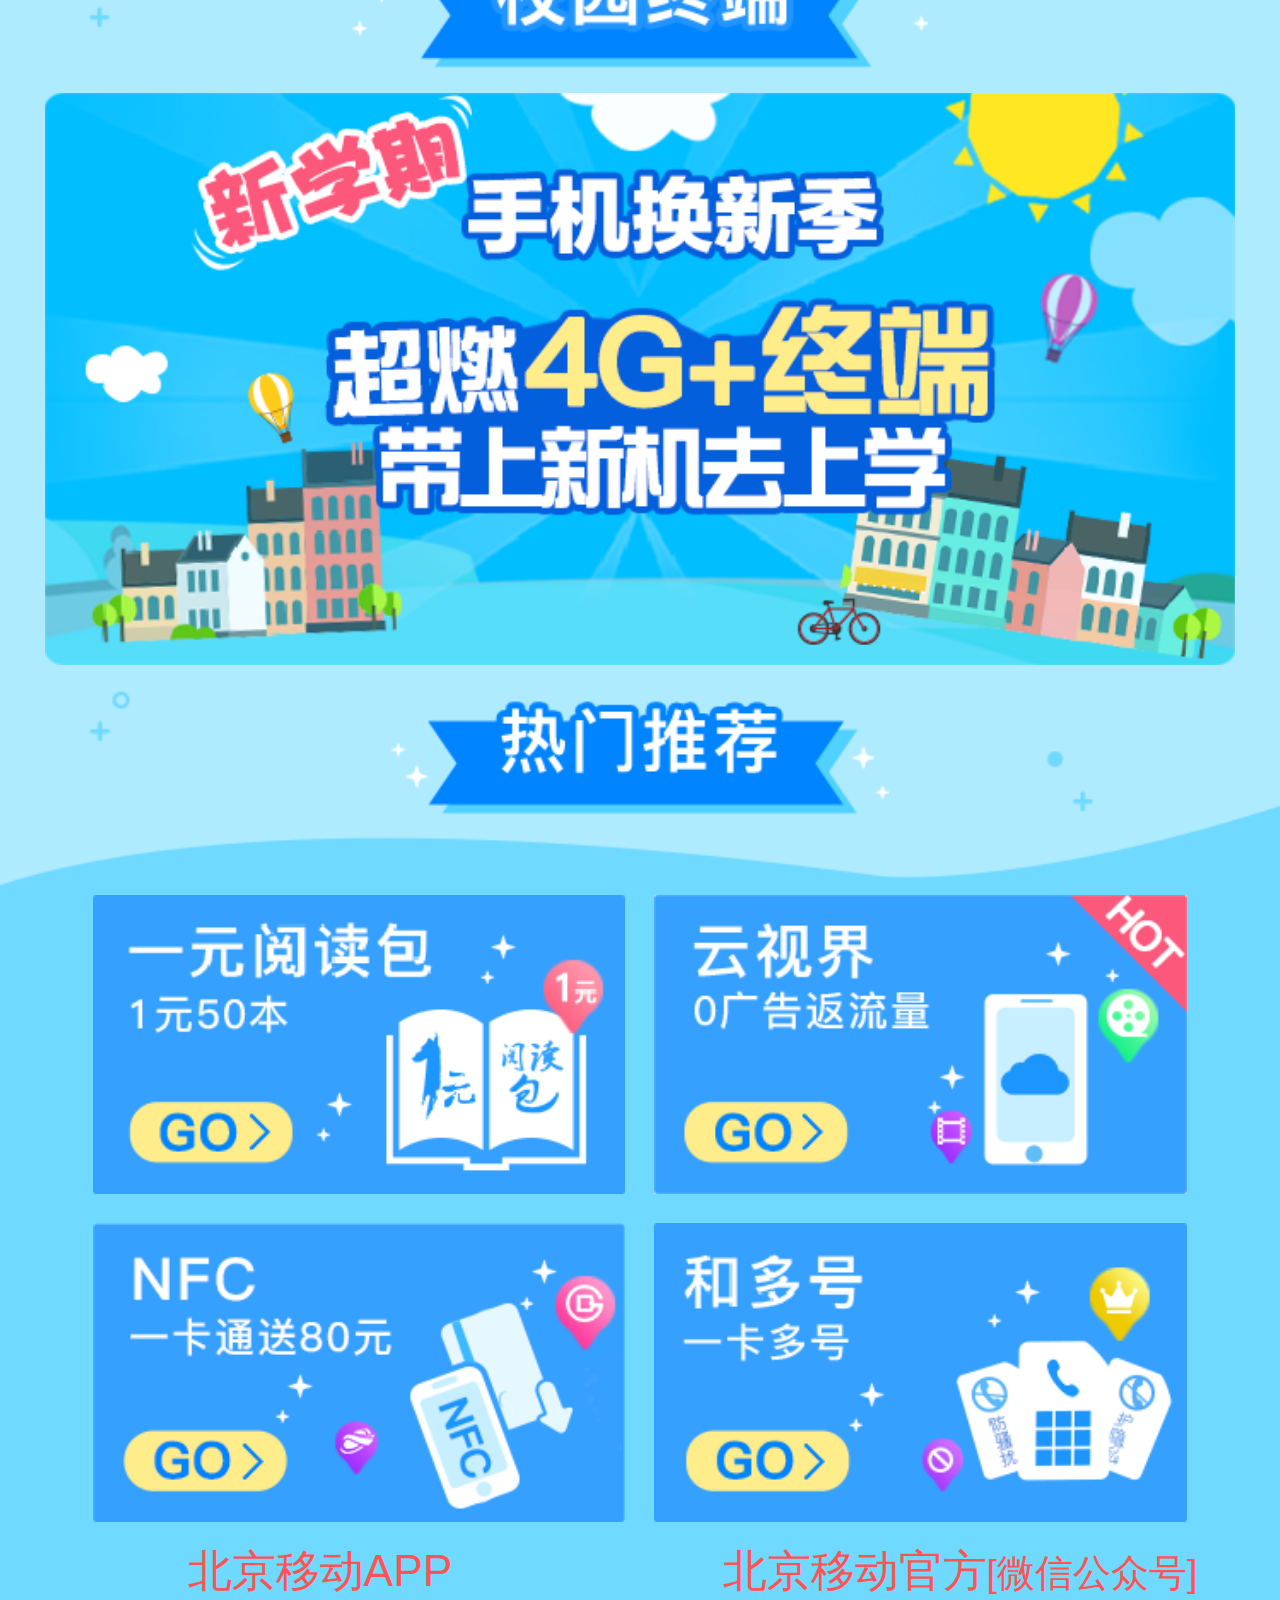
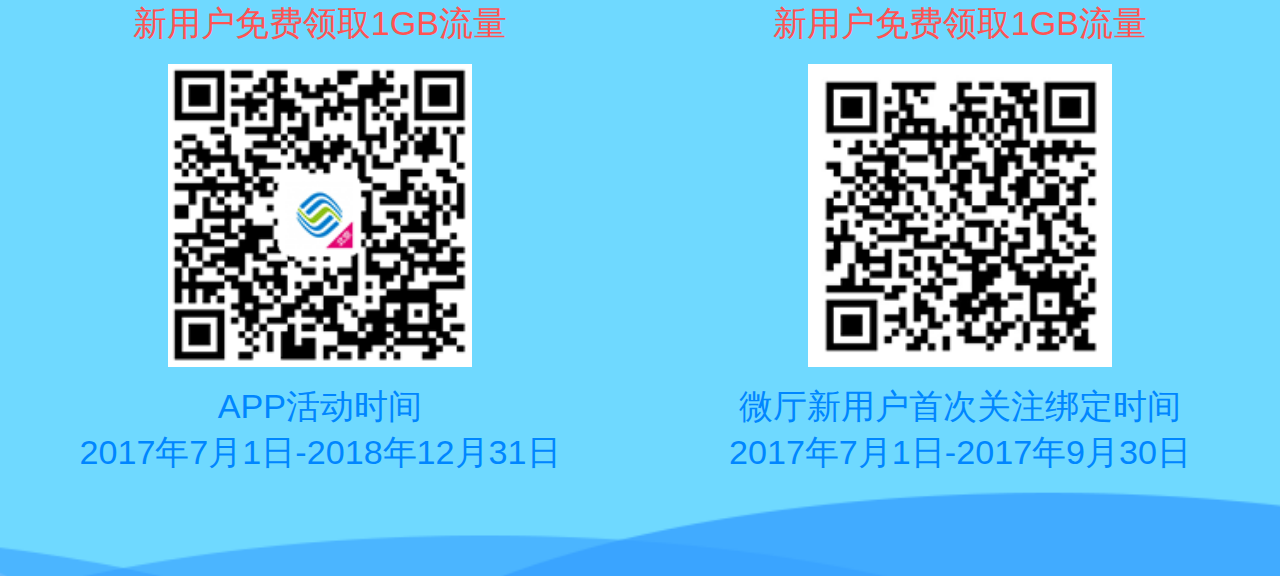
==== commit 7e999203: "9" ====
--- a/index.html
+++ b/index.html
@@ -136,7 +136,7 @@
         centeredSlides: true,
         touchReleaseOnEdges: true,
         coverflow: {
-            rotate: 10,
+            rotate: 20,
             stretch: 30,
             //depth: 200,
             modifier: 2,
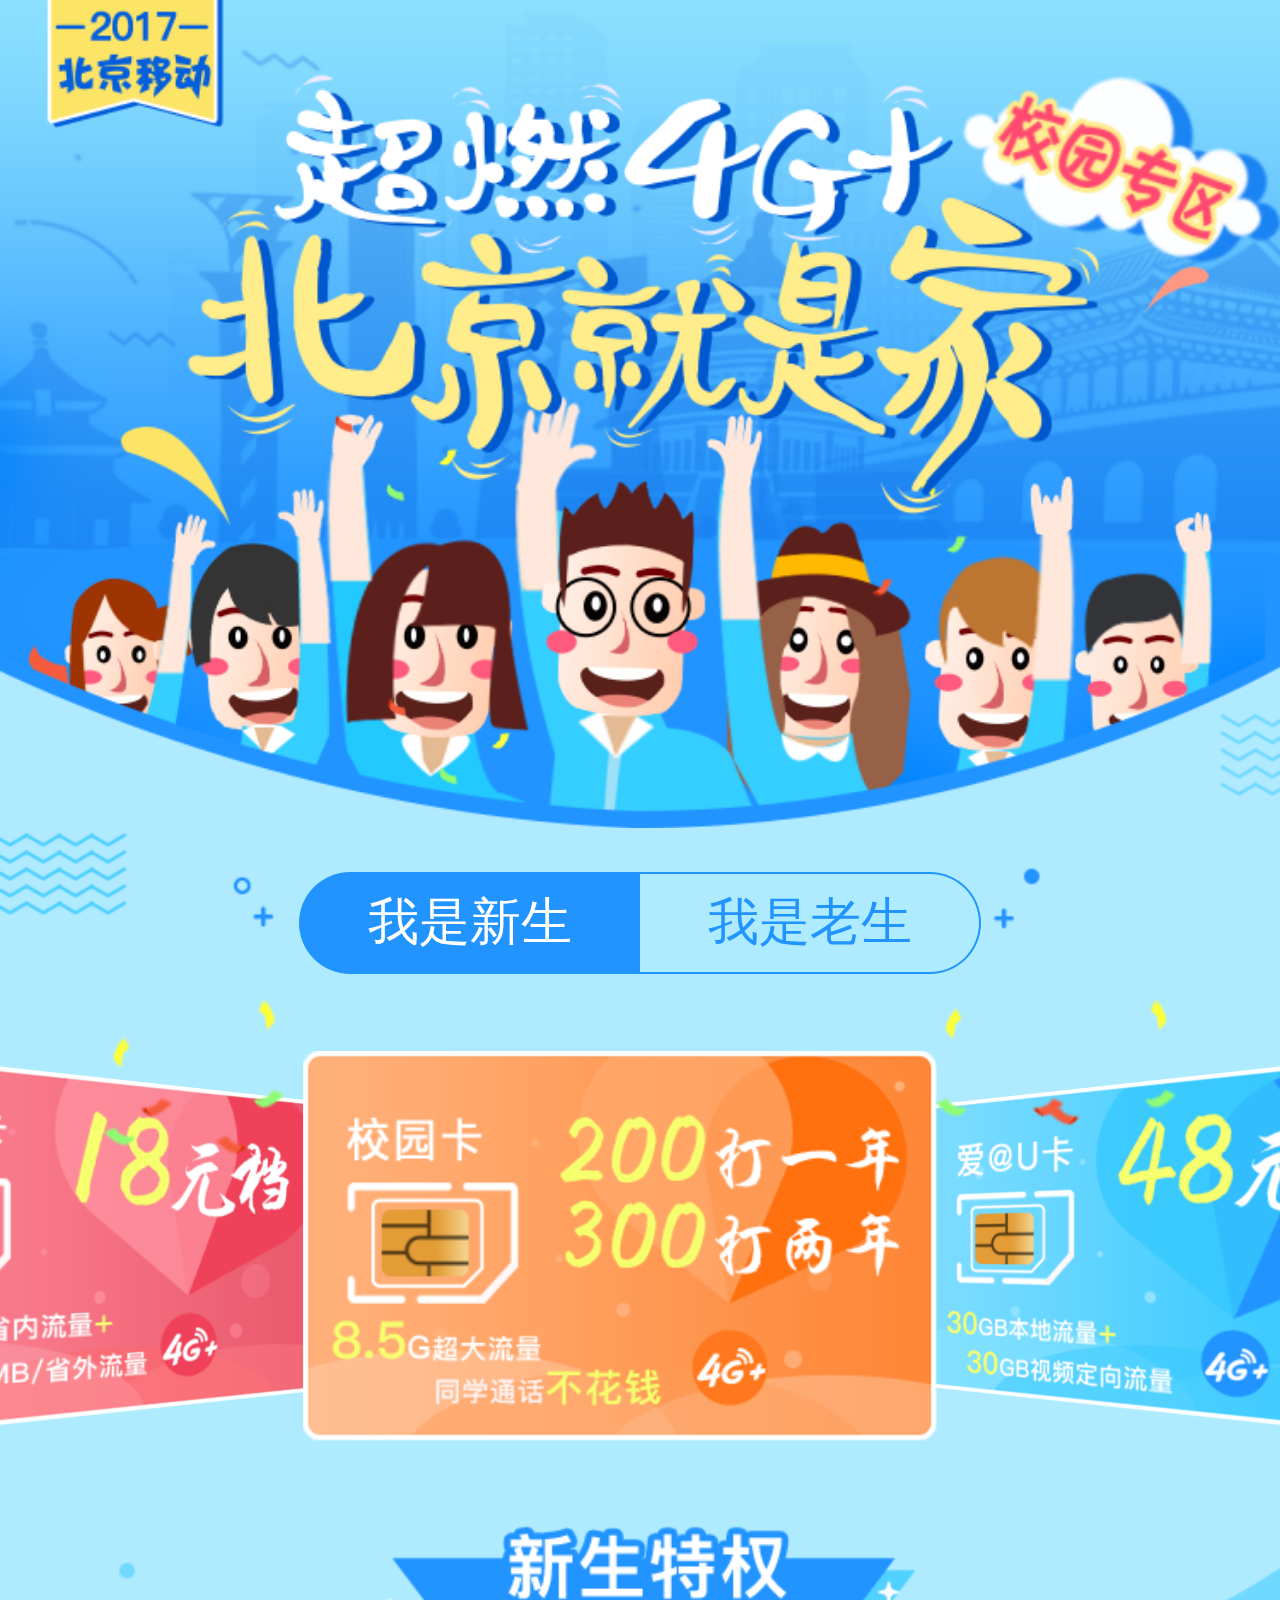
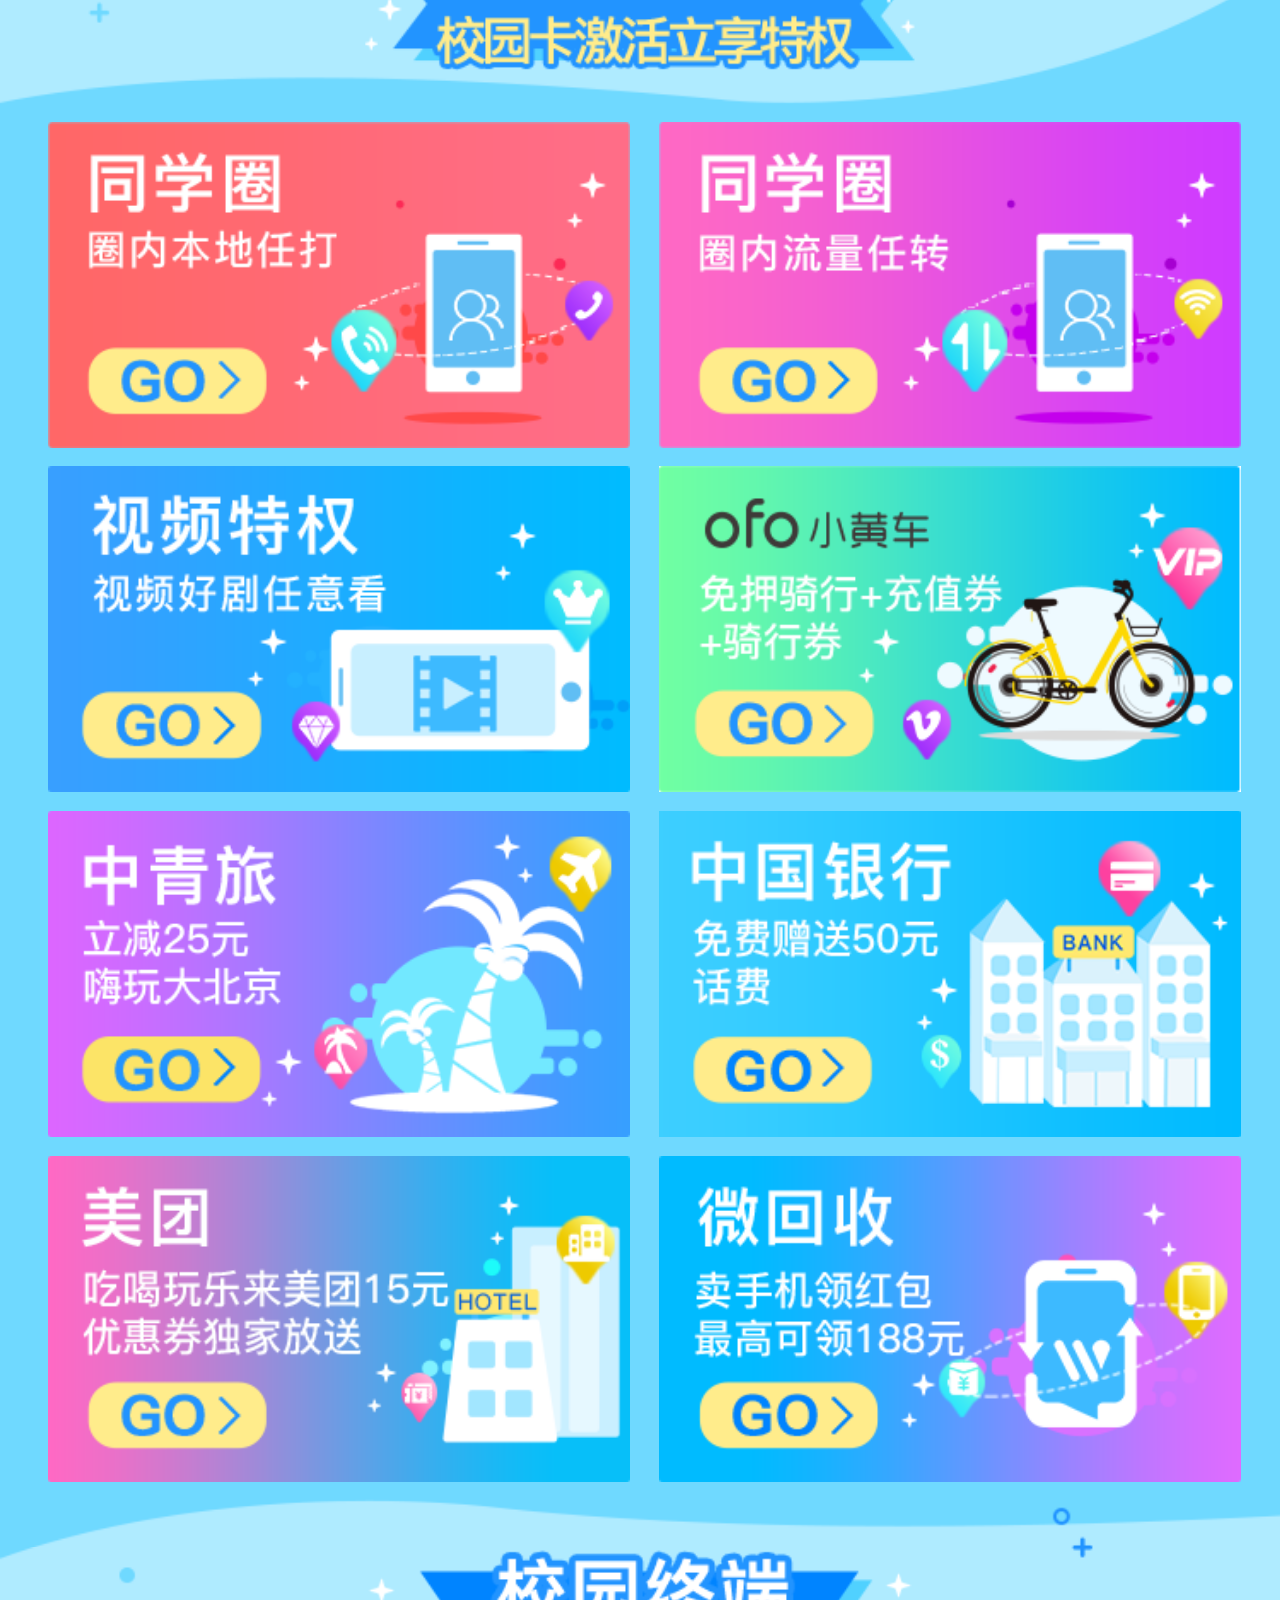
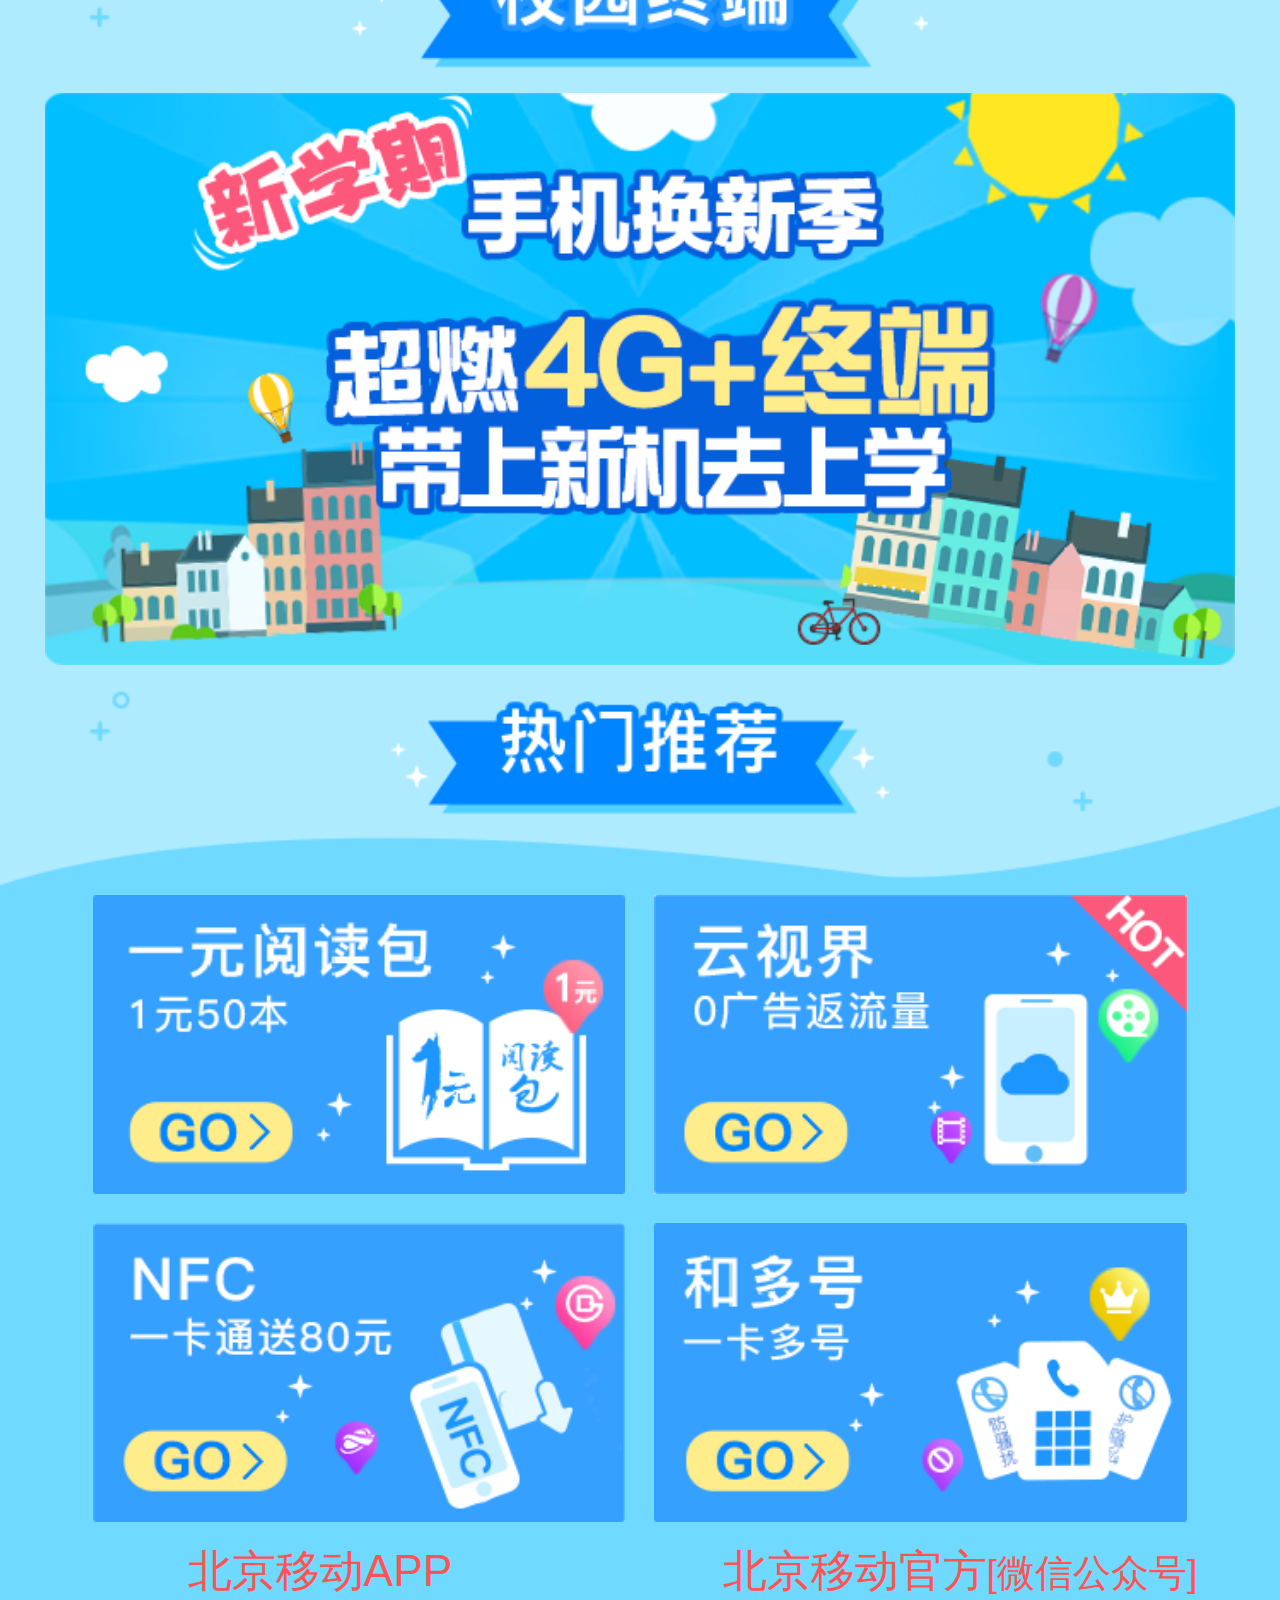
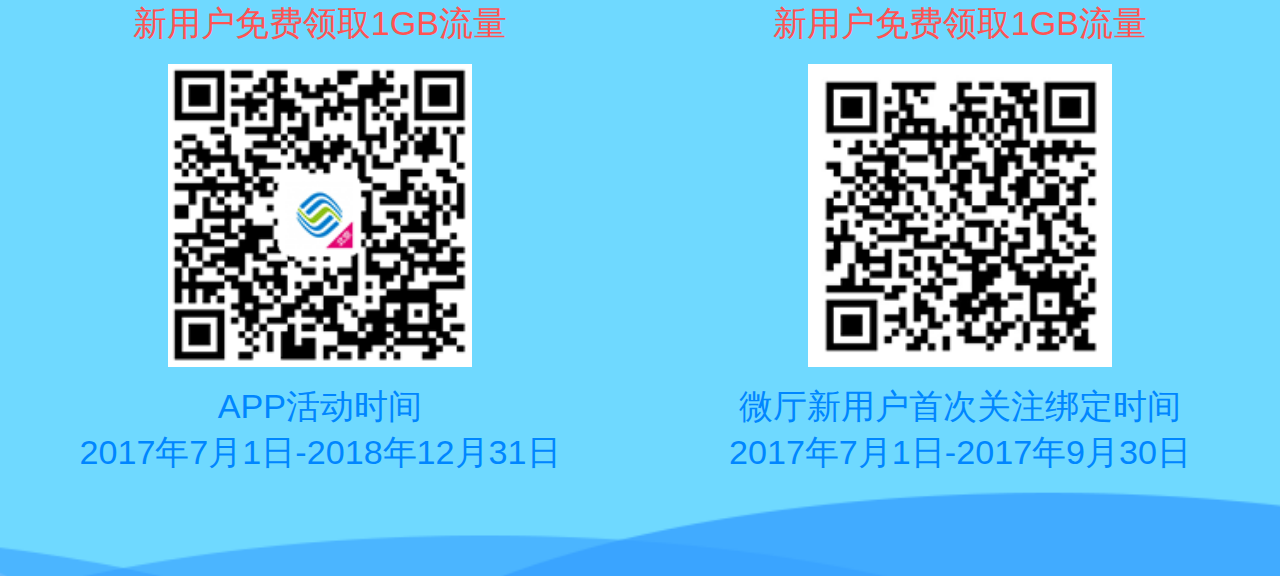
==== commit 275c6905: "0" ====
--- a/index.html
+++ b/index.html
@@ -136,7 +136,7 @@
         centeredSlides: true,
         touchReleaseOnEdges: true,
         coverflow: {
-            rotate: 20,
+            rotate: 25,
             stretch: 30,
             //depth: 200,
             modifier: 2,
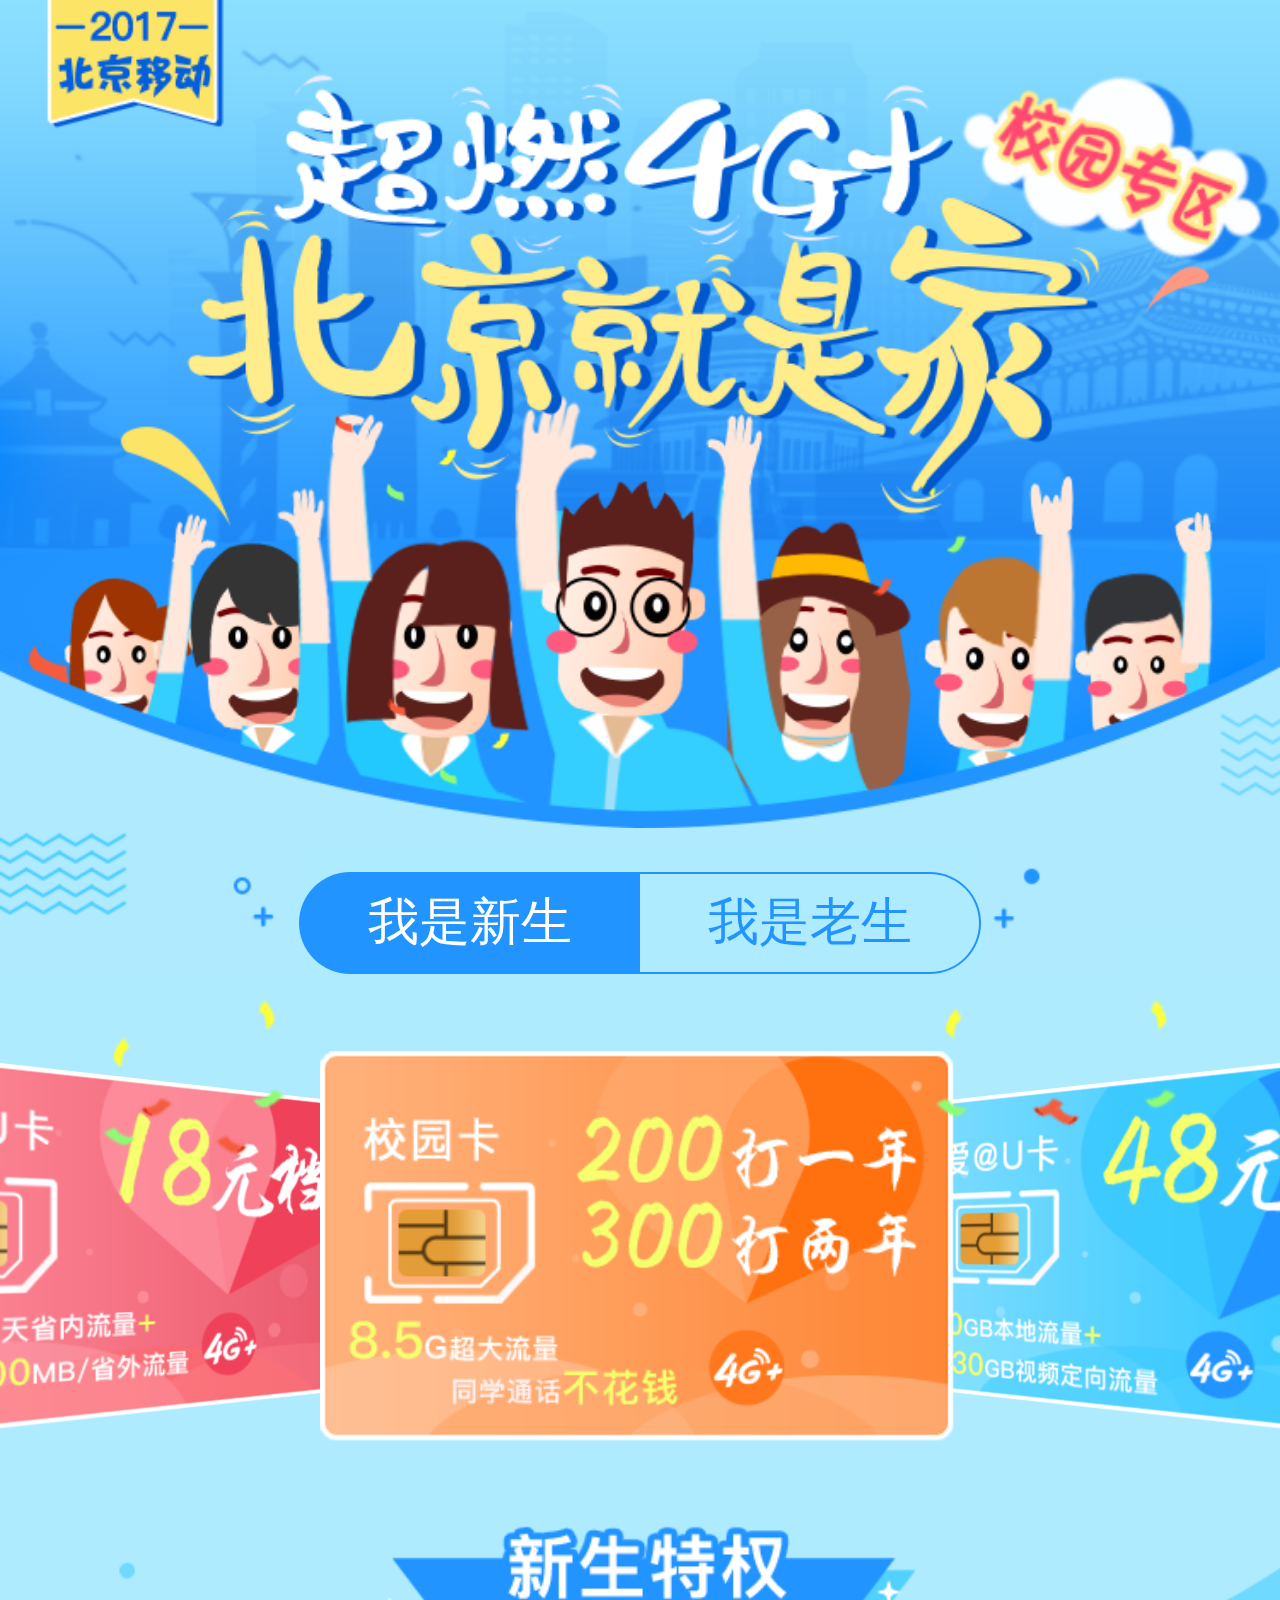
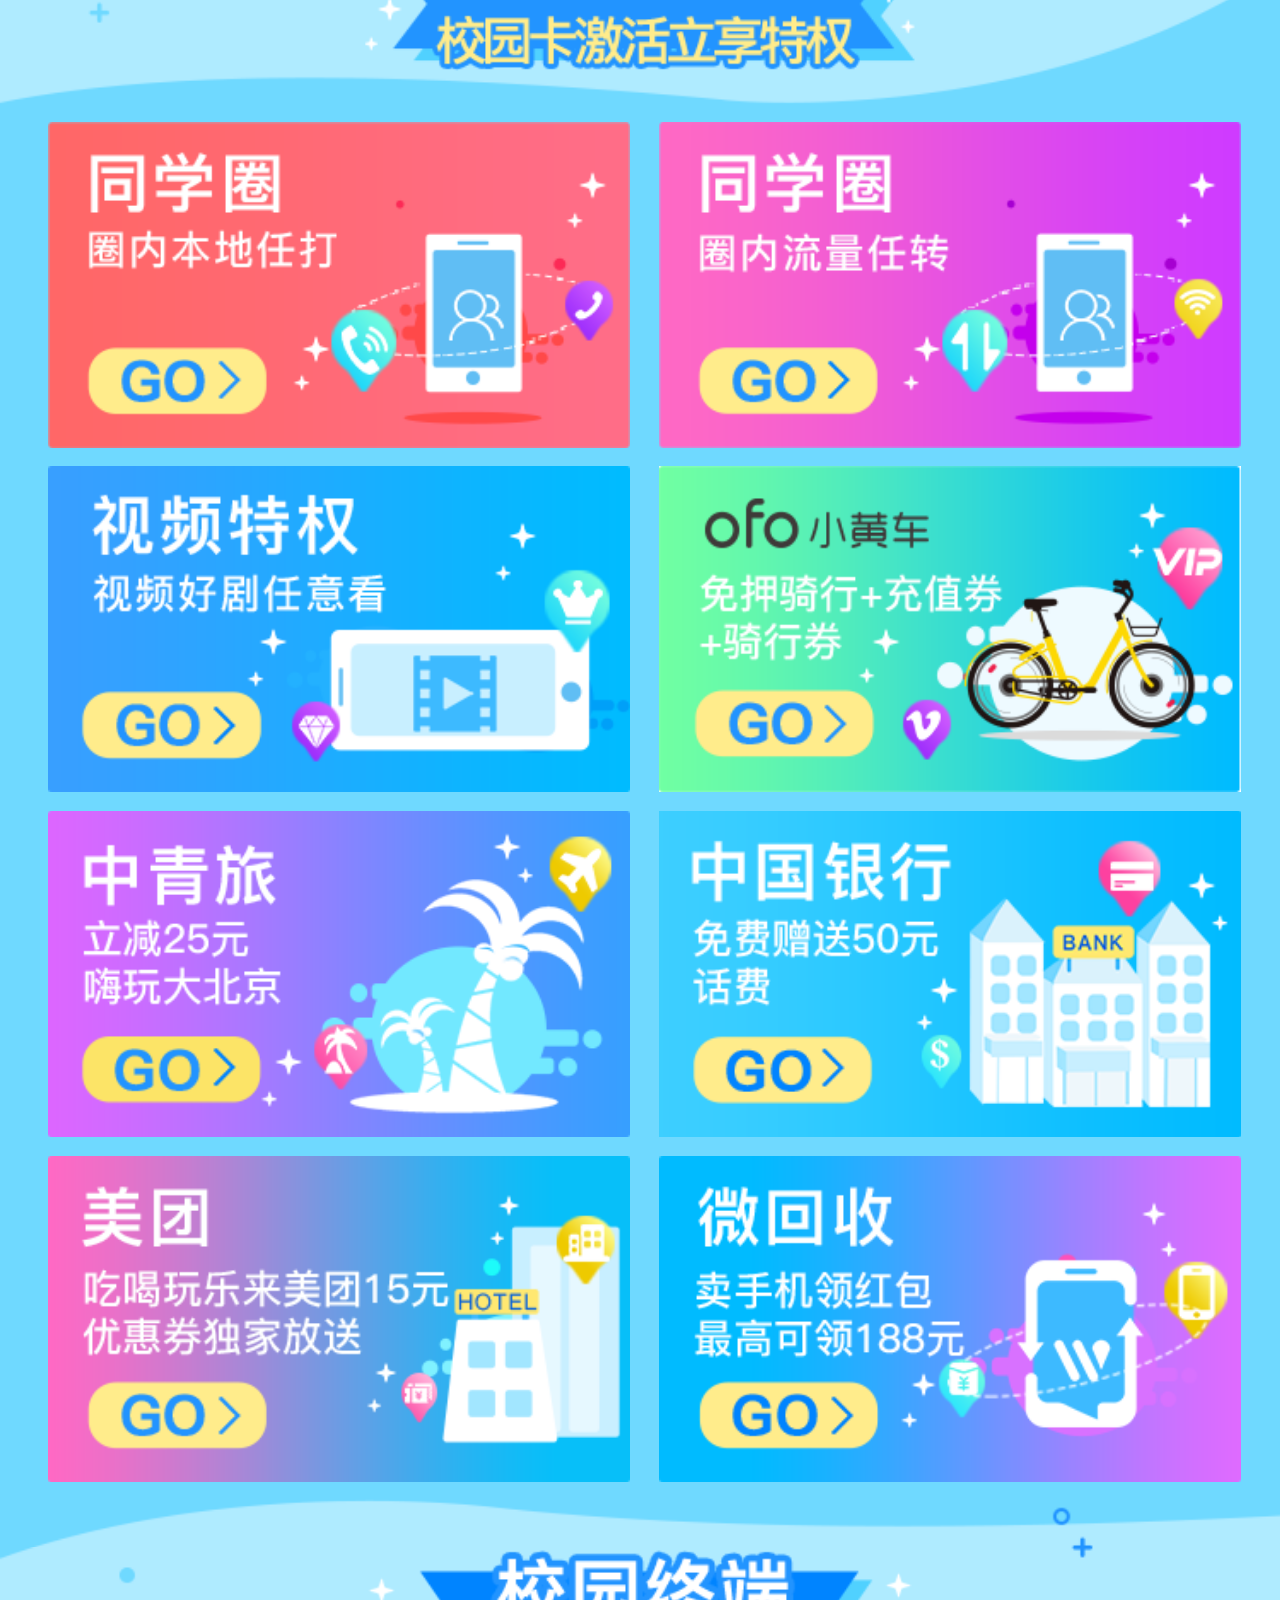
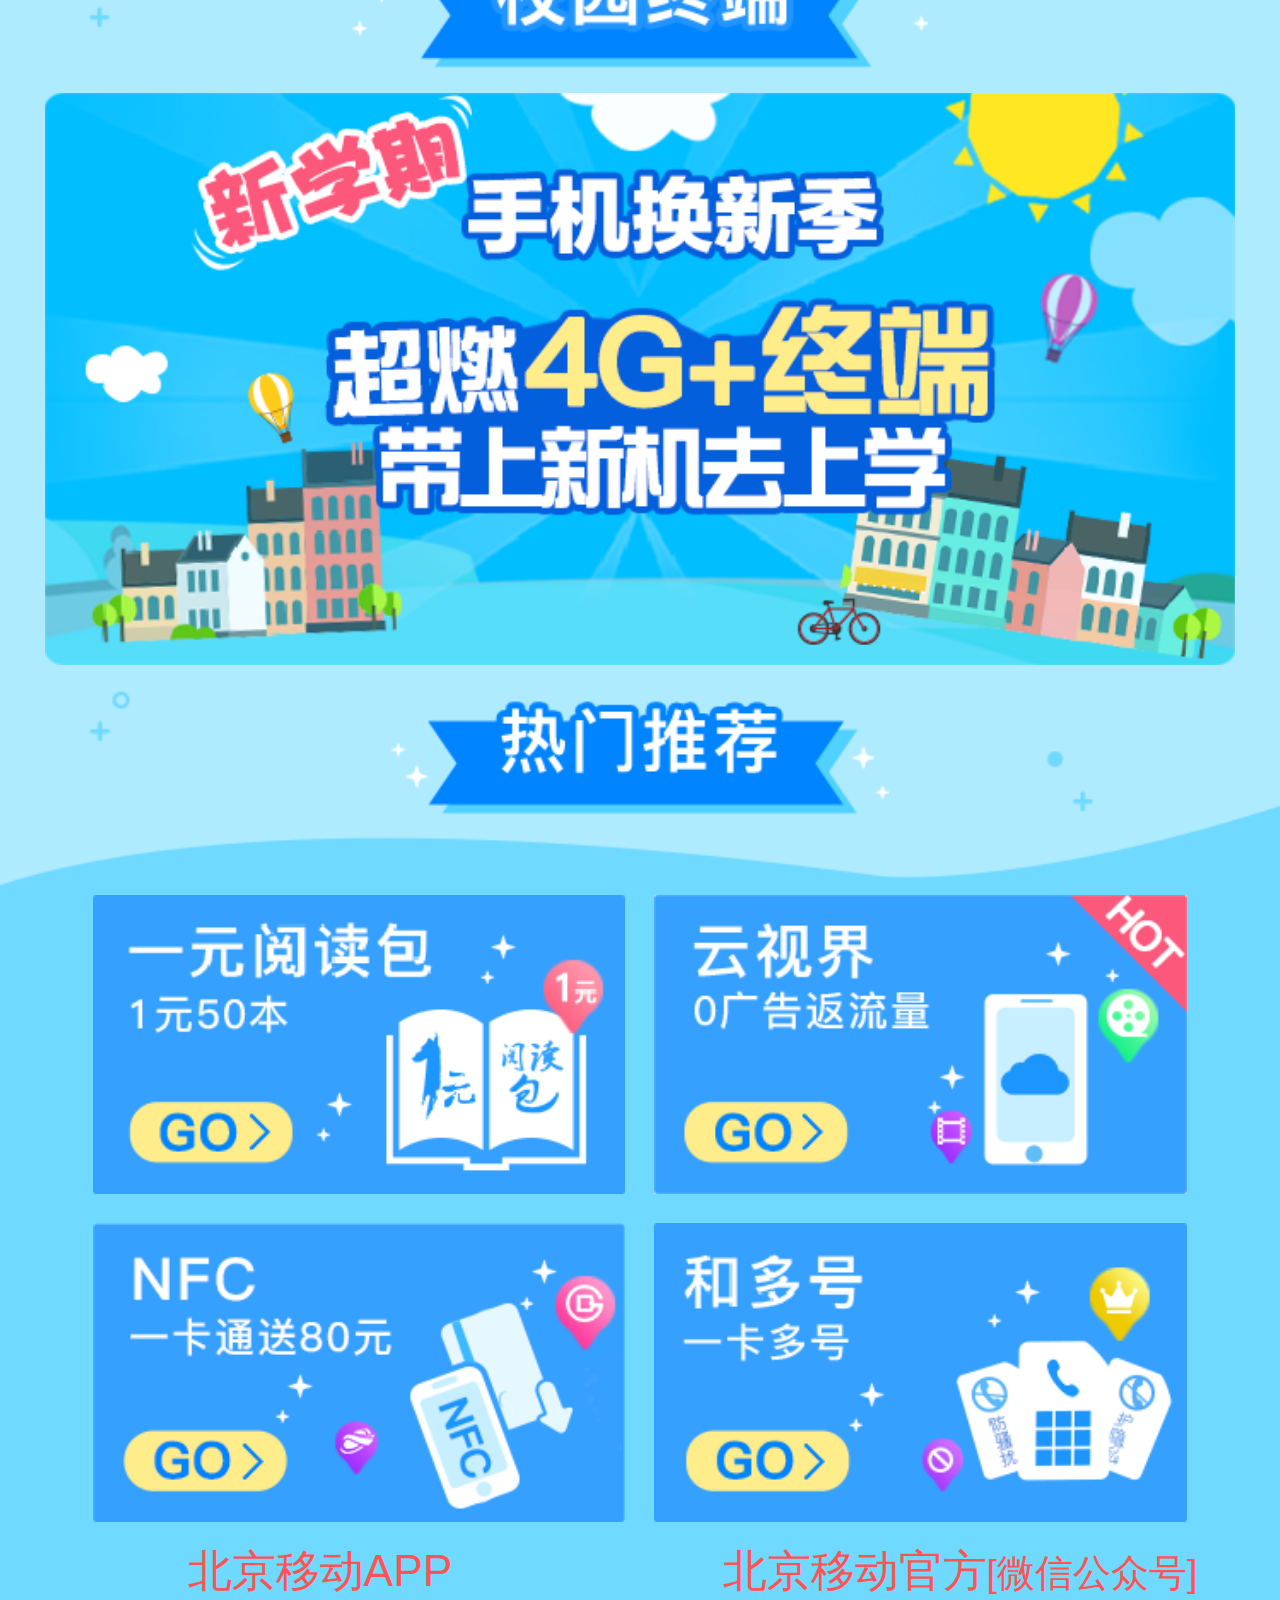
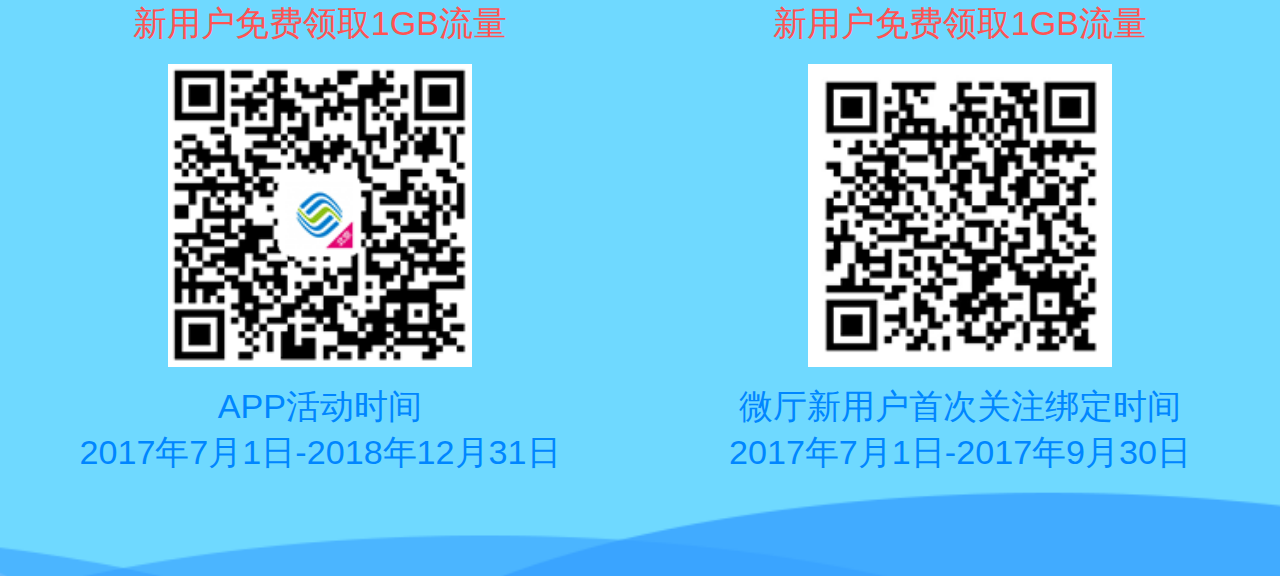
==== commit 413ddf43: "1" ====
--- a/index.html
+++ b/index.html
@@ -132,7 +132,7 @@
         watchSlidesVisibility: true,
         paginationClickable: true,
         effect: 'coverflow',
-        slidesPerView: 1.9,
+        slidesPerView: 2,
         centeredSlides: true,
         touchReleaseOnEdges: true,
         coverflow: {
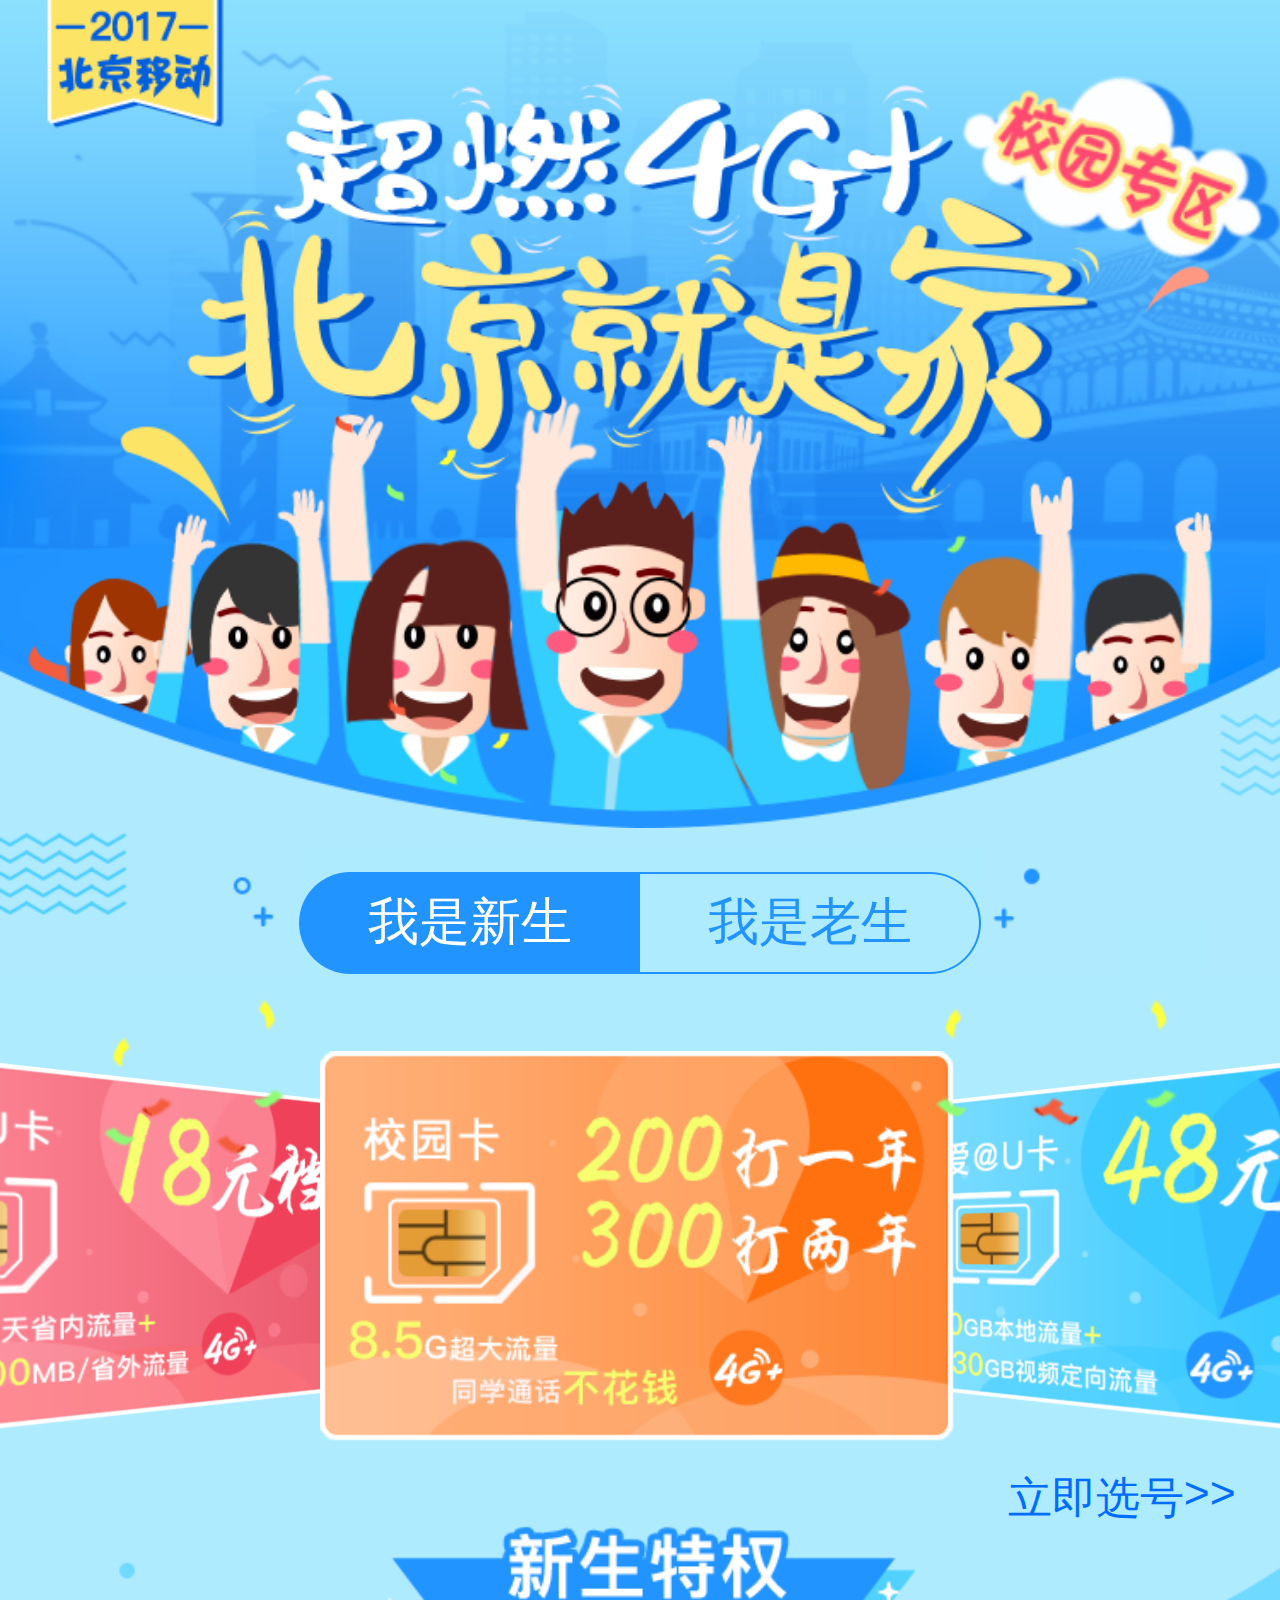
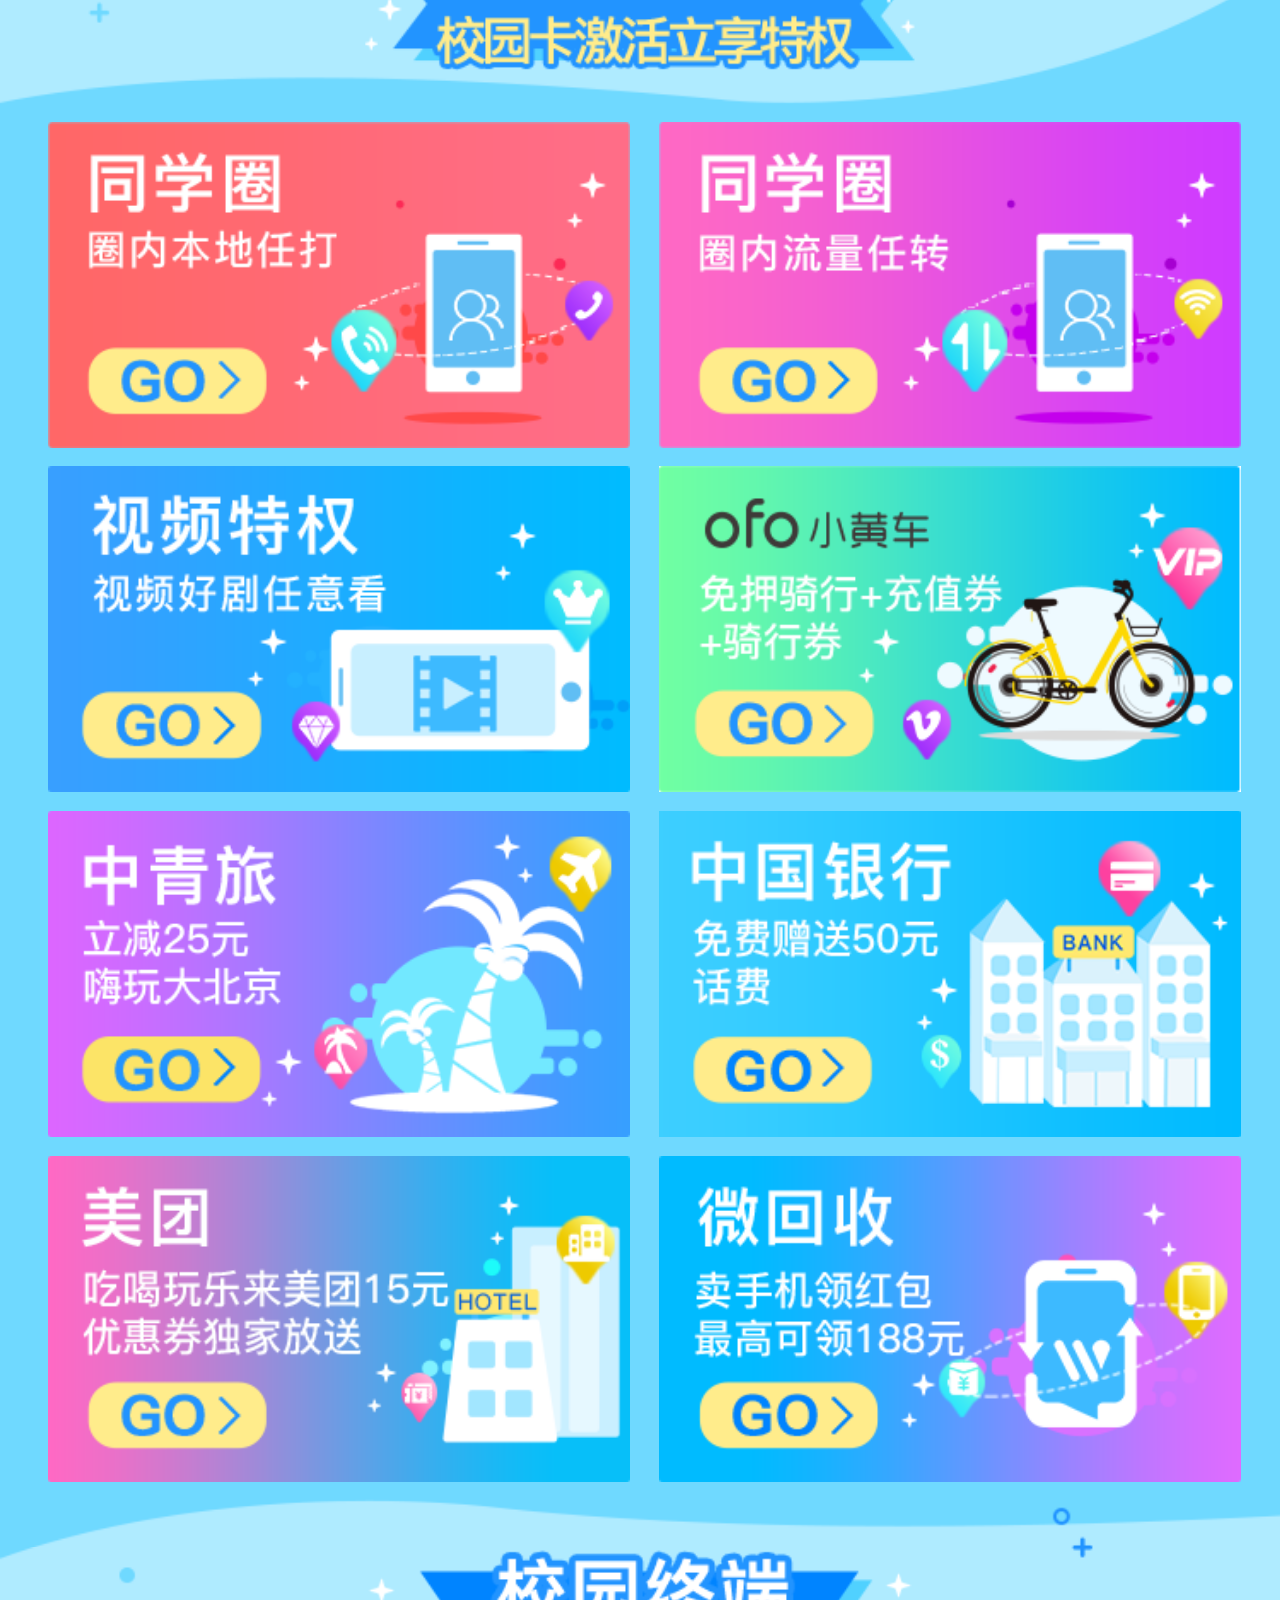
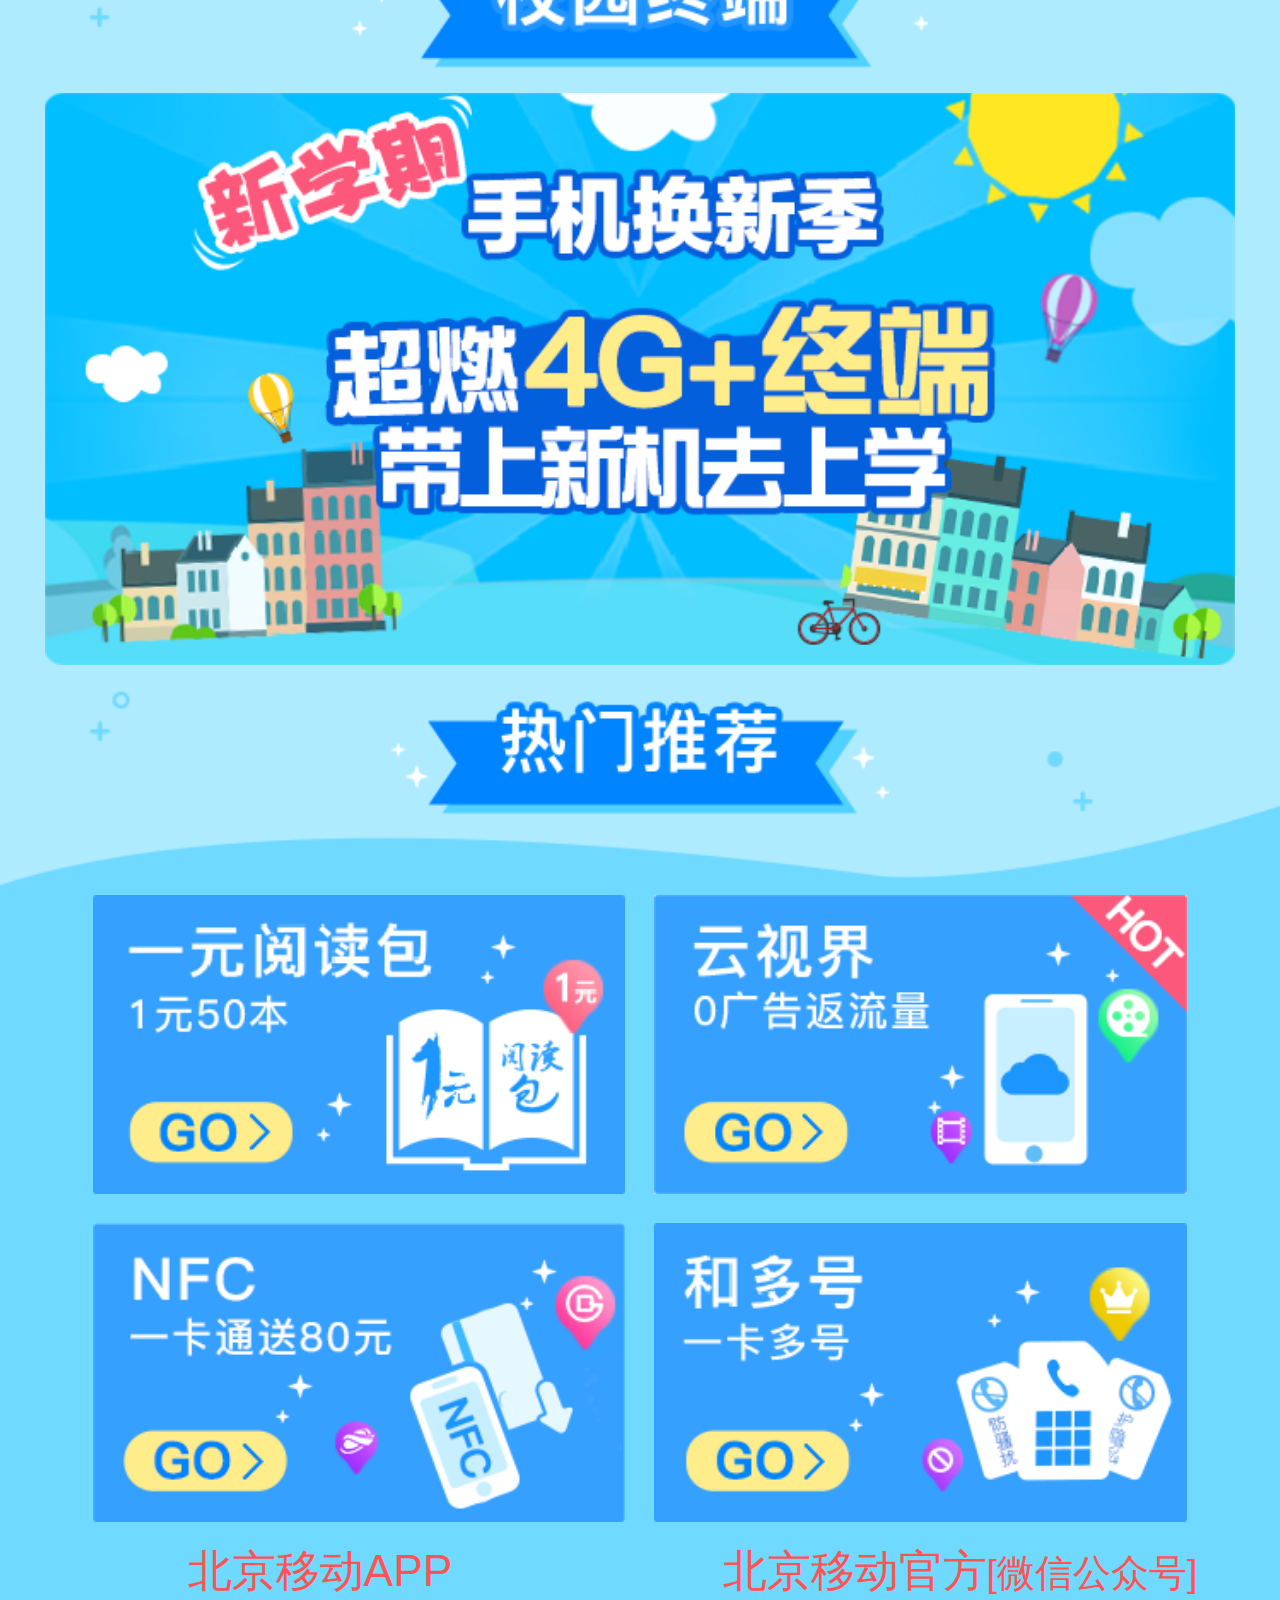
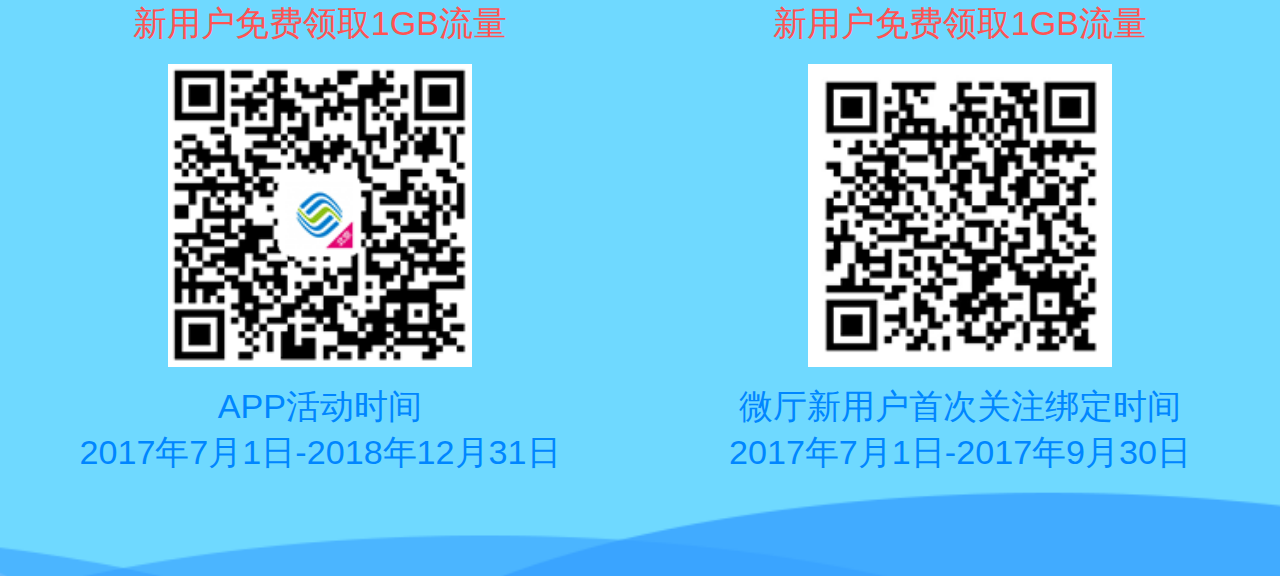
==== commit 3ccb02f9: "1" ====
--- a/index.html
+++ b/index.html
@@ -20,6 +20,7 @@
     </div>
     <!--新生特权-->
     <div class="xs">
+        <div id="addJump">立即选号<span>>></span></div>
         <div class="swiper-container" >
             <div class="swiper-wrapper">
                 <div class="swiper-slide">
--- a/css/style.css
+++ b/css/style.css
@@ -47,6 +47,15 @@
 section .xs{
     position: relative;
 }
+section .xs>div:nth-child(1){
+    position: absolute;
+    top: 12.2rem;
+    right: 1.3rem;
+    display: flex;
+    justify-content: center;
+    font-size: 1.3rem;
+    color: #006dff;
+}
 section .swiper-container{
     margin: 2.25rem auto 2.3rem;
 }
